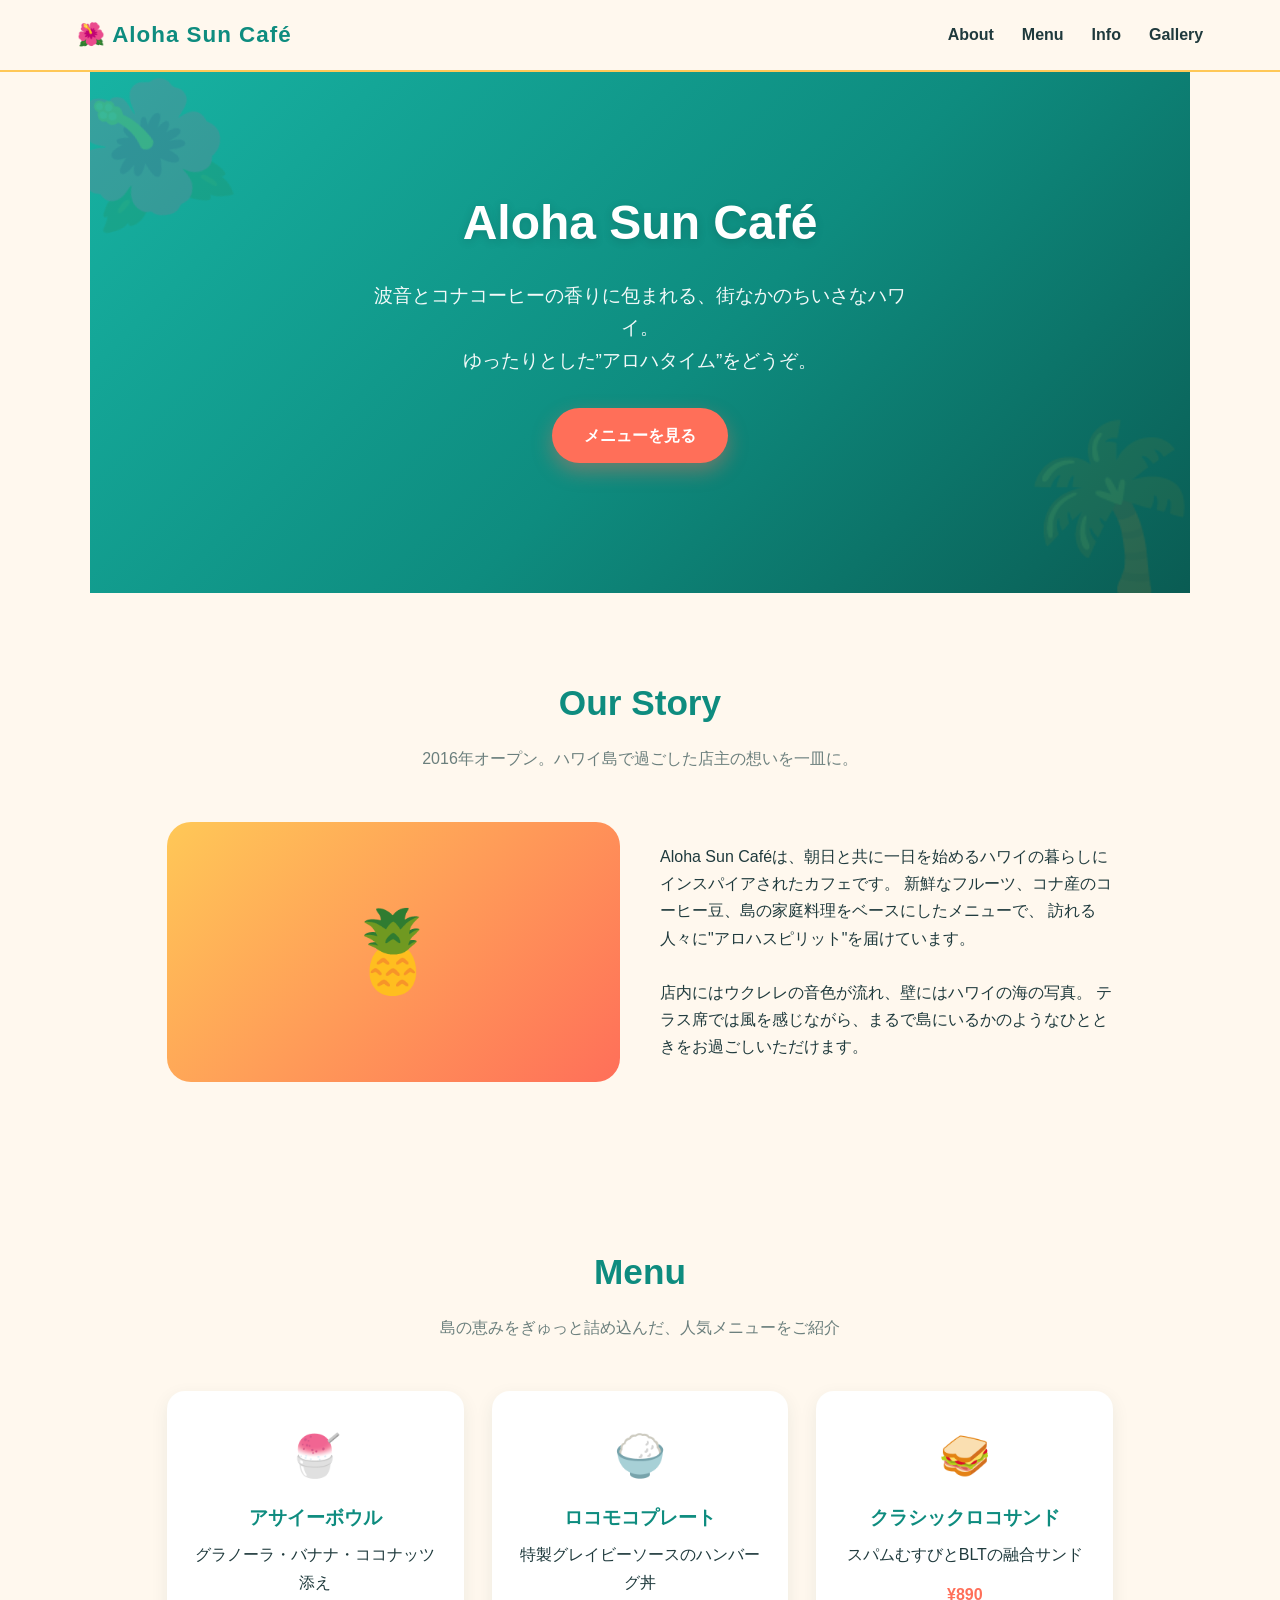
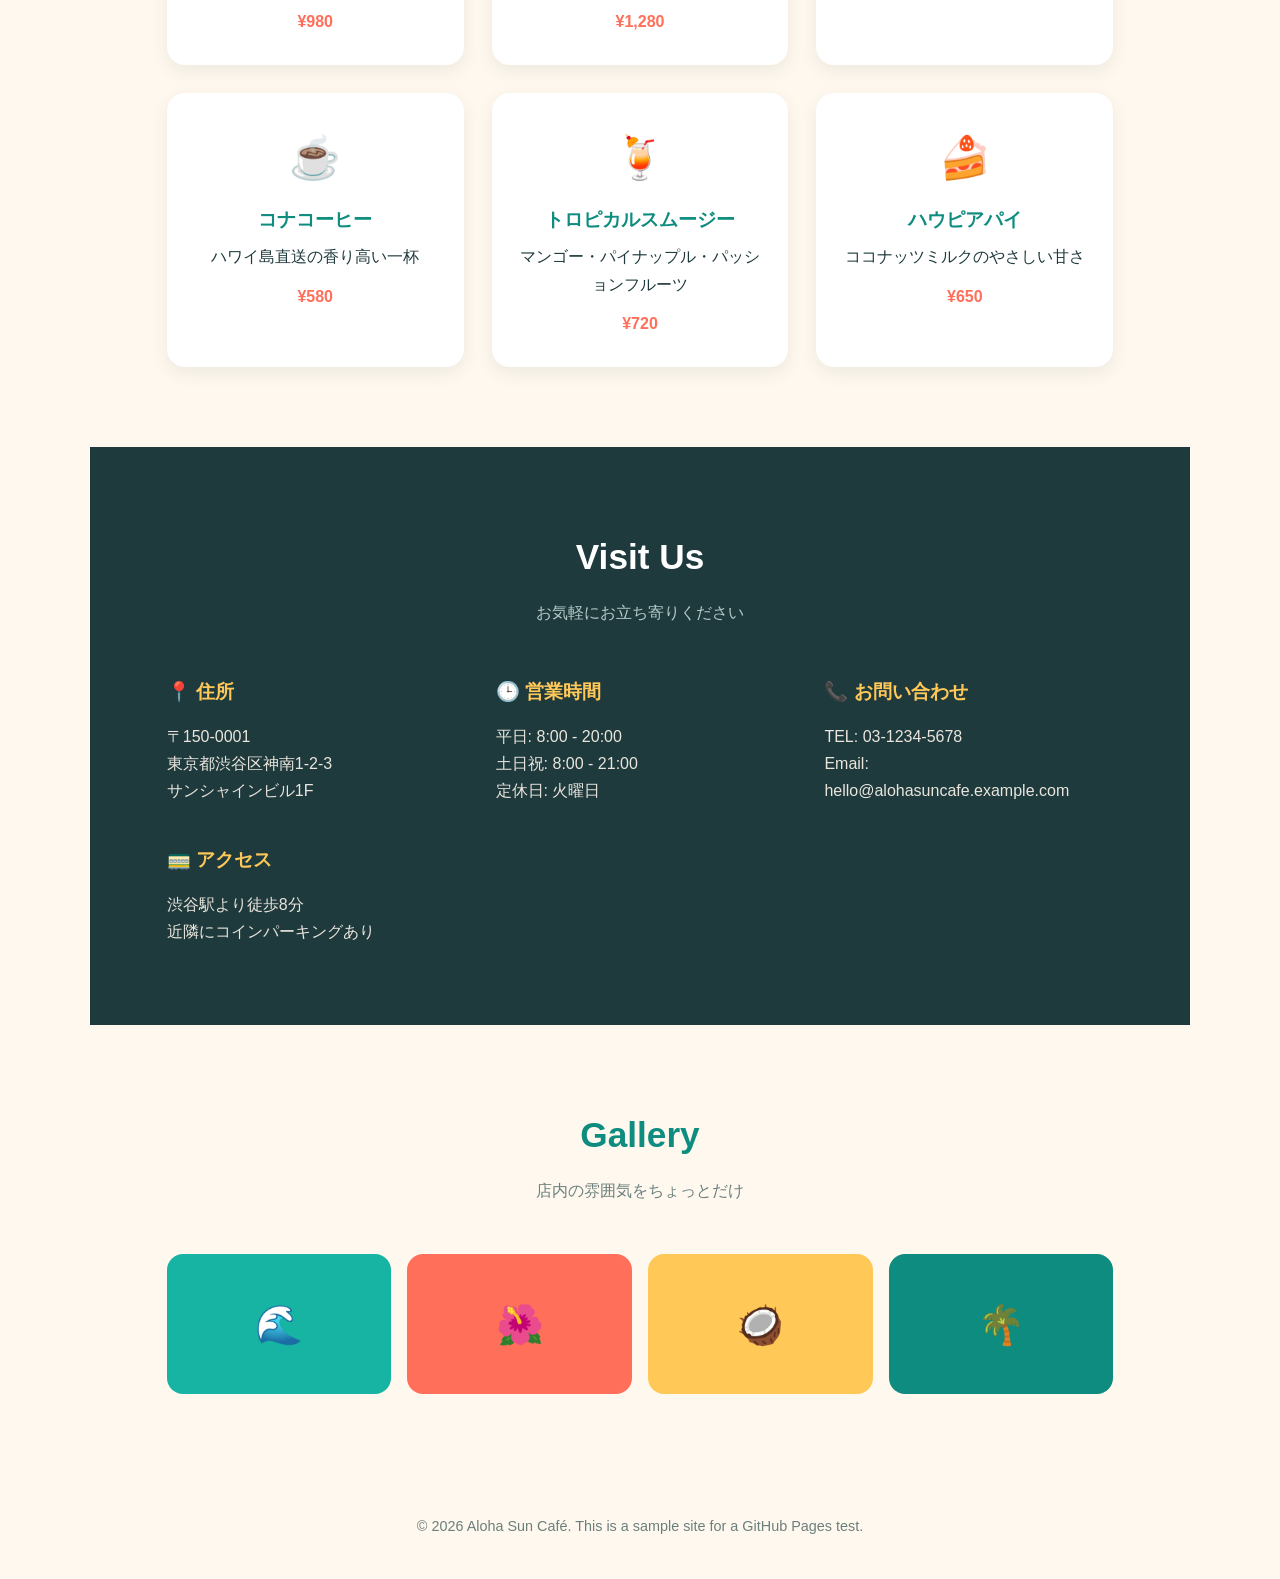
==== index.html @ a04a5e74 "Add Aloha Sun Cafe homepage" ====
<!DOCTYPE html>
<html lang="ja">
<head>
<meta charset="UTF-8">
<meta name="viewport" content="width=device-width, initial-scale=1.0">
<title>Aloha Sun Café | ハワイアンカフェ</title>
<style>
  :root {
    --turquoise: #17b3a3;
    --turquoise-dark: #0e8c7f;
    --coral: #ff6f59;
    --sun-yellow: #ffc857;
    --sand: #fff8ee;
    --deep: #1f3a3d;
  }
  * { box-sizing: border-box; margin: 0; padding: 0; }
  body {
    font-family: "Hiragino Maru Gothic ProN", "Segoe UI", sans-serif;
    background: var(--sand);
    color: var(--deep);
    line-height: 1.7;
  }
  a { color: inherit; }
  .nav {
    position: sticky;
    top: 0;
    z-index: 10;
    display: flex;
    justify-content: space-between;
    align-items: center;
    padding: 16px 6%;
    background: rgba(255,248,238,0.9);
    backdrop-filter: blur(6px);
    border-bottom: 2px solid var(--sun-yellow);
  }
  .logo {
    font-size: 1.4rem;
    font-weight: bold;
    color: var(--turquoise-dark);
    letter-spacing: 1px;
  }
  .nav ul {
    display: flex;
    gap: 28px;
    list-style: none;
  }
  .nav a {
    text-decoration: none;
    font-weight: 600;
    color: var(--deep);
  }
  .hero {
    position: relative;
    padding: 110px 6% 130px;
    text-align: center;
    color: #fff;
    background: linear-gradient(135deg, var(--turquoise) 0%, var(--turquoise-dark) 55%, #0a5c53 100%);
    overflow: hidden;
  }
  .hero::before {
    content: "🌺";
    position: absolute;
    font-size: 8rem;
    opacity: 0.15;
    top: -30px;
    left: -20px;
    transform: rotate(-15deg);
  }
  .hero::after {
    content: "🌴";
    position: absolute;
    font-size: 10rem;
    opacity: 0.15;
    bottom: -50px;
    right: -20px;
  }
  .hero h1 {
    font-size: 3rem;
    margin-bottom: 16px;
    text-shadow: 0 2px 10px rgba(0,0,0,0.15);
  }
  .hero p {
    font-size: 1.2rem;
    max-width: 560px;
    margin: 0 auto 30px;
    opacity: 0.95;
  }
  .btn {
    display: inline-block;
    background: var(--coral);
    color: #fff;
    padding: 14px 32px;
    border-radius: 999px;
    font-weight: bold;
    text-decoration: none;
    box-shadow: 0 8px 20px rgba(255,111,89,0.4);
    transition: transform 0.2s ease;
  }
  .btn:hover { transform: translateY(-3px); }
  section {
    padding: 80px 6%;
    max-width: 1100px;
    margin: 0 auto;
  }
  .section-title {
    text-align: center;
    font-size: 2.2rem;
    color: var(--turquoise-dark);
    margin-bottom: 12px;
  }
  .section-sub {
    text-align: center;
    color: #6b7f7d;
    margin-bottom: 50px;
  }
  .about-grid {
    display: grid;
    grid-template-columns: 1fr 1fr;
    gap: 40px;
    align-items: center;
  }
  .about-visual {
    height: 260px;
    border-radius: 24px;
    background: linear-gradient(135deg, var(--sun-yellow), var(--coral));
    display: flex;
    align-items: center;
    justify-content: center;
    font-size: 5rem;
  }
  .menu-grid {
    display: grid;
    grid-template-columns: repeat(auto-fit, minmax(230px, 1fr));
    gap: 28px;
  }
  .menu-card {
    background: #fff;
    border-radius: 18px;
    padding: 28px 22px;
    text-align: center;
    box-shadow: 0 6px 18px rgba(31,58,61,0.08);
    border: 2px solid transparent;
    transition: border-color 0.2s ease, transform 0.2s ease;
  }
  .menu-card:hover {
    border-color: var(--sun-yellow);
    transform: translateY(-4px);
  }
  .menu-card .emoji { font-size: 2.6rem; margin-bottom: 10px; }
  .menu-card h3 { color: var(--turquoise-dark); margin-bottom: 8px; }
  .menu-card .price {
    display: inline-block;
    margin-top: 12px;
    font-weight: bold;
    color: var(--coral);
  }
  .info-band {
    background: var(--deep);
    color: var(--sand);
  }
  .info-grid {
    display: grid;
    grid-template-columns: repeat(auto-fit, minmax(220px, 1fr));
    gap: 40px;
  }
  .info-block h3 {
    color: var(--sun-yellow);
    margin-bottom: 14px;
    font-size: 1.2rem;
  }
  .info-block p { opacity: 0.9; }
  .gallery {
    display: grid;
    grid-template-columns: repeat(4, 1fr);
    gap: 16px;
  }
  .gallery div {
    height: 140px;
    border-radius: 16px;
    display: flex;
    align-items: center;
    justify-content: center;
    font-size: 2.4rem;
    color: #fff;
  }
  .gallery div:nth-child(1) { background: var(--turquoise); }
  .gallery div:nth-child(2) { background: var(--coral); }
  .gallery div:nth-child(3) { background: var(--sun-yellow); color: var(--deep); }
  .gallery div:nth-child(4) { background: var(--turquoise-dark); }
  footer {
    text-align: center;
    padding: 40px 6%;
    background: var(--sand);
    color: #6b7f7d;
    font-size: 0.9rem;
  }
  @media (max-width: 700px) {
    .nav ul { display: none; }
    .hero h1 { font-size: 2.1rem; }
    .about-grid { grid-template-columns: 1fr; }
    .gallery { grid-template-columns: repeat(2, 1fr); }
  }
</style>
</head>
<body>

<nav class="nav">
  <div class="logo">🌺 Aloha Sun Café</div>
  <ul>
    <li><a href="#about">About</a></li>
    <li><a href="#menu">Menu</a></li>
    <li><a href="#info">Info</a></li>
    <li><a href="#gallery">Gallery</a></li>
  </ul>
</nav>

<section class="hero">
  <h1>Aloha Sun Café</h1>
  <p>波音とコナコーヒーの香りに包まれる、街なかのちいさなハワイ。<br>ゆったりとした”アロハタイム”をどうぞ。</p>
  <a href="#menu" class="btn">メニューを見る</a>
</section>

<section id="about">
  <h2 class="section-title">Our Story</h2>
  <p class="section-sub">2016年オープン。ハワイ島で過ごした店主の想いを一皿に。</p>
  <div class="about-grid">
    <div class="about-visual">🍍</div>
    <div>
      <p>
        Aloha Sun Caféは、朝日と共に一日を始めるハワイの暮らしにインスパイアされたカフェです。
        新鮮なフルーツ、コナ産のコーヒー豆、島の家庭料理をベースにしたメニューで、
        訪れる人々に"アロハスピリット"を届けています。
      </p>
      <br>
      <p>
        店内にはウクレレの音色が流れ、壁にはハワイの海の写真。
        テラス席では風を感じながら、まるで島にいるかのようなひとときをお過ごしいただけます。
      </p>
    </div>
  </div>
</section>

<section id="menu">
  <h2 class="section-title">Menu</h2>
  <p class="section-sub">島の恵みをぎゅっと詰め込んだ、人気メニューをご紹介</p>
  <div class="menu-grid">
    <div class="menu-card">
      <div class="emoji">🍧</div>
      <h3>アサイーボウル</h3>
      <p>グラノーラ・バナナ・ココナッツ添え</p>
      <div class="price">¥980</div>
    </div>
    <div class="menu-card">
      <div class="emoji">🍚</div>
      <h3>ロコモコプレート</h3>
      <p>特製グレイビーソースのハンバーグ丼</p>
      <div class="price">¥1,280</div>
    </div>
    <div class="menu-card">
      <div class="emoji">🥪</div>
      <h3>クラシックロコサンド</h3>
      <p>スパムむすびとBLTの融合サンド</p>
      <div class="price">¥890</div>
    </div>
    <div class="menu-card">
      <div class="emoji">☕</div>
      <h3>コナコーヒー</h3>
      <p>ハワイ島直送の香り高い一杯</p>
      <div class="price">¥580</div>
    </div>
    <div class="menu-card">
      <div class="emoji">🍹</div>
      <h3>トロピカルスムージー</h3>
      <p>マンゴー・パイナップル・パッションフルーツ</p>
      <div class="price">¥720</div>
    </div>
    <div class="menu-card">
      <div class="emoji">🍰</div>
      <h3>ハウピアパイ</h3>
      <p>ココナッツミルクのやさしい甘さ</p>
      <div class="price">¥650</div>
    </div>
  </div>
</section>

<section id="info" class="info-band">
  <h2 class="section-title" style="color:#fff;">Visit Us</h2>
  <p class="section-sub" style="color:#b7cac8;">お気軽にお立ち寄りください</p>
  <div class="info-grid">
    <div class="info-block">
      <h3>📍 住所</h3>
      <p>〒150-0001<br>東京都渋谷区神南1-2-3<br>サンシャインビル1F</p>
    </div>
    <div class="info-block">
      <h3>🕒 営業時間</h3>
      <p>平日: 8:00 - 20:00<br>土日祝: 8:00 - 21:00<br>定休日: 火曜日</p>
    </div>
    <div class="info-block">
      <h3>📞 お問い合わせ</h3>
      <p>TEL: 03-1234-5678<br>Email: hello@alohasuncafe.example.com</p>
    </div>
    <div class="info-block">
      <h3>🚃 アクセス</h3>
      <p>渋谷駅より徒歩8分<br>近隣にコインパーキングあり</p>
    </div>
  </div>
</section>

<section id="gallery">
  <h2 class="section-title">Gallery</h2>
  <p class="section-sub">店内の雰囲気をちょっとだけ</p>
  <div class="gallery">
    <div>🌊</div>
    <div>🌺</div>
    <div>🥥</div>
    <div>🌴</div>
  </div>
</section>

<footer>
  <p>&copy; 2026 Aloha Sun Café. This is a sample site for a GitHub Pages test.</p>
</footer>

</body>
</html>
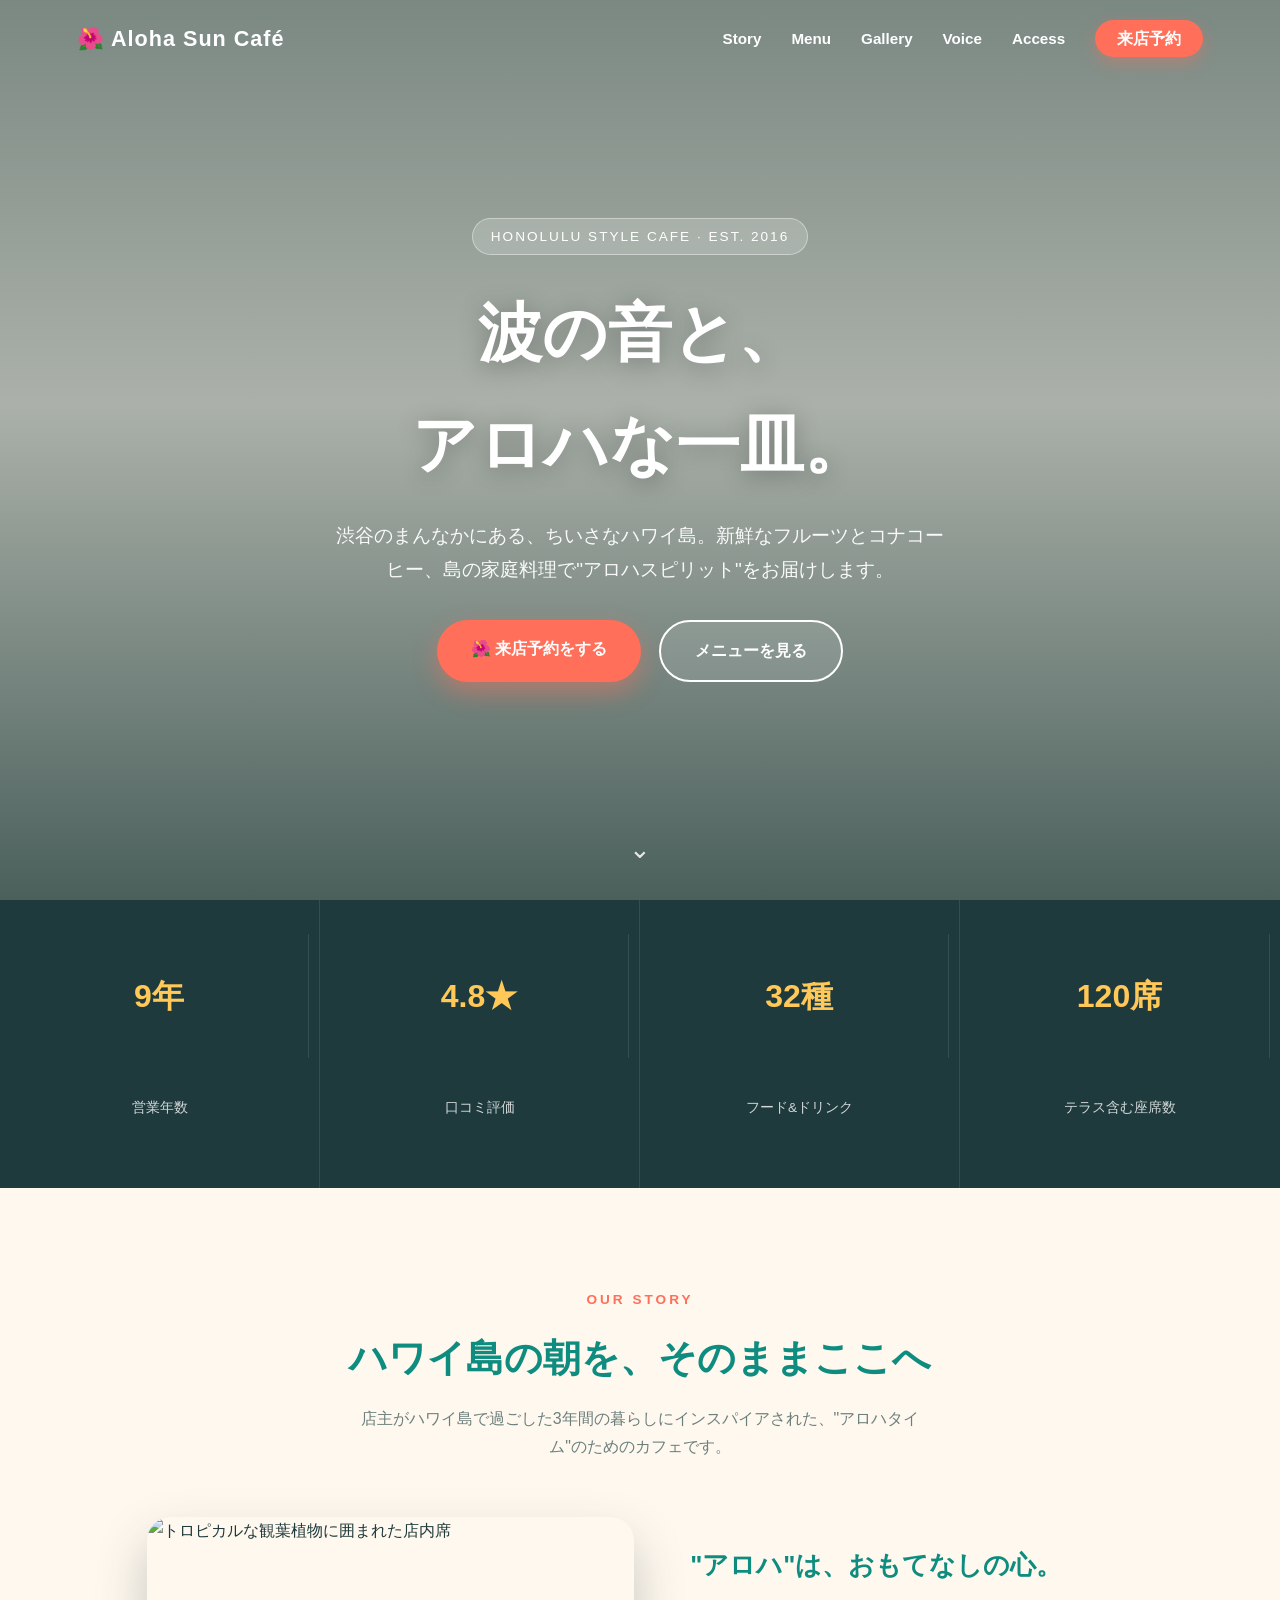
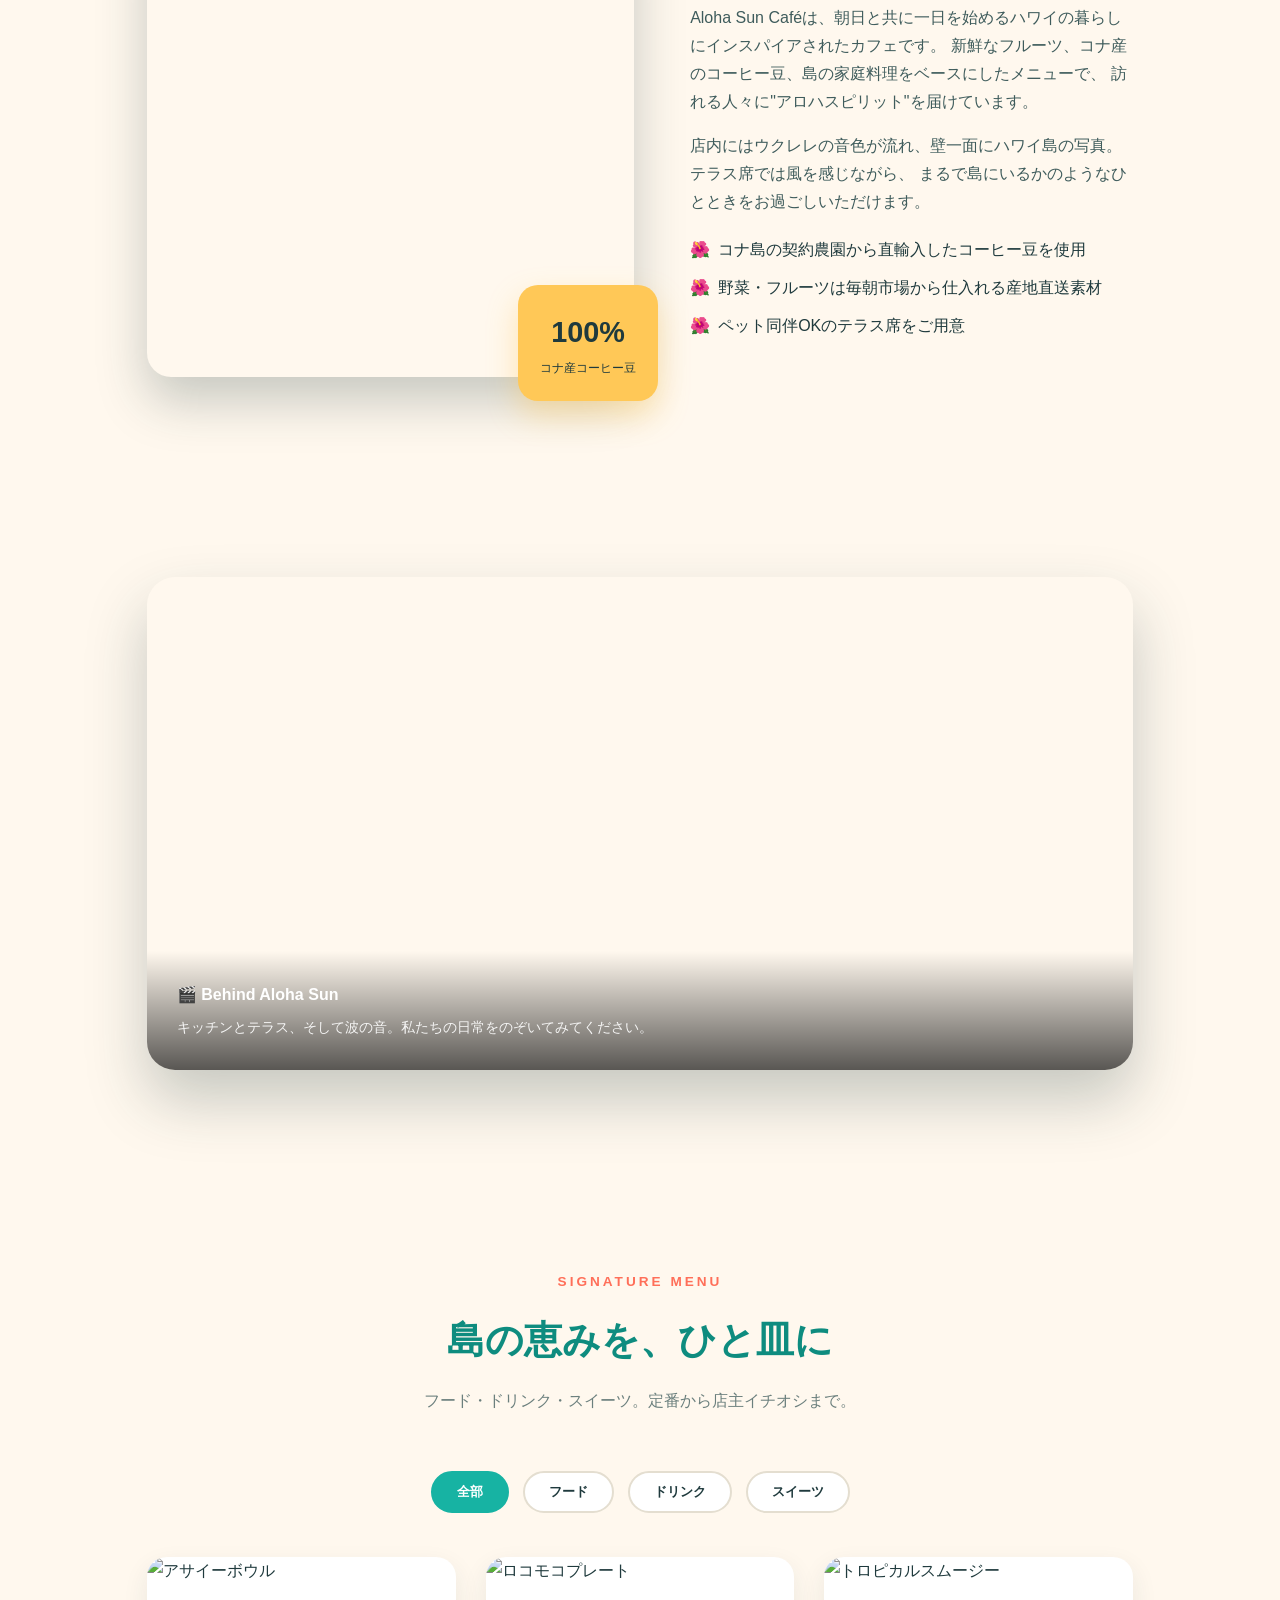
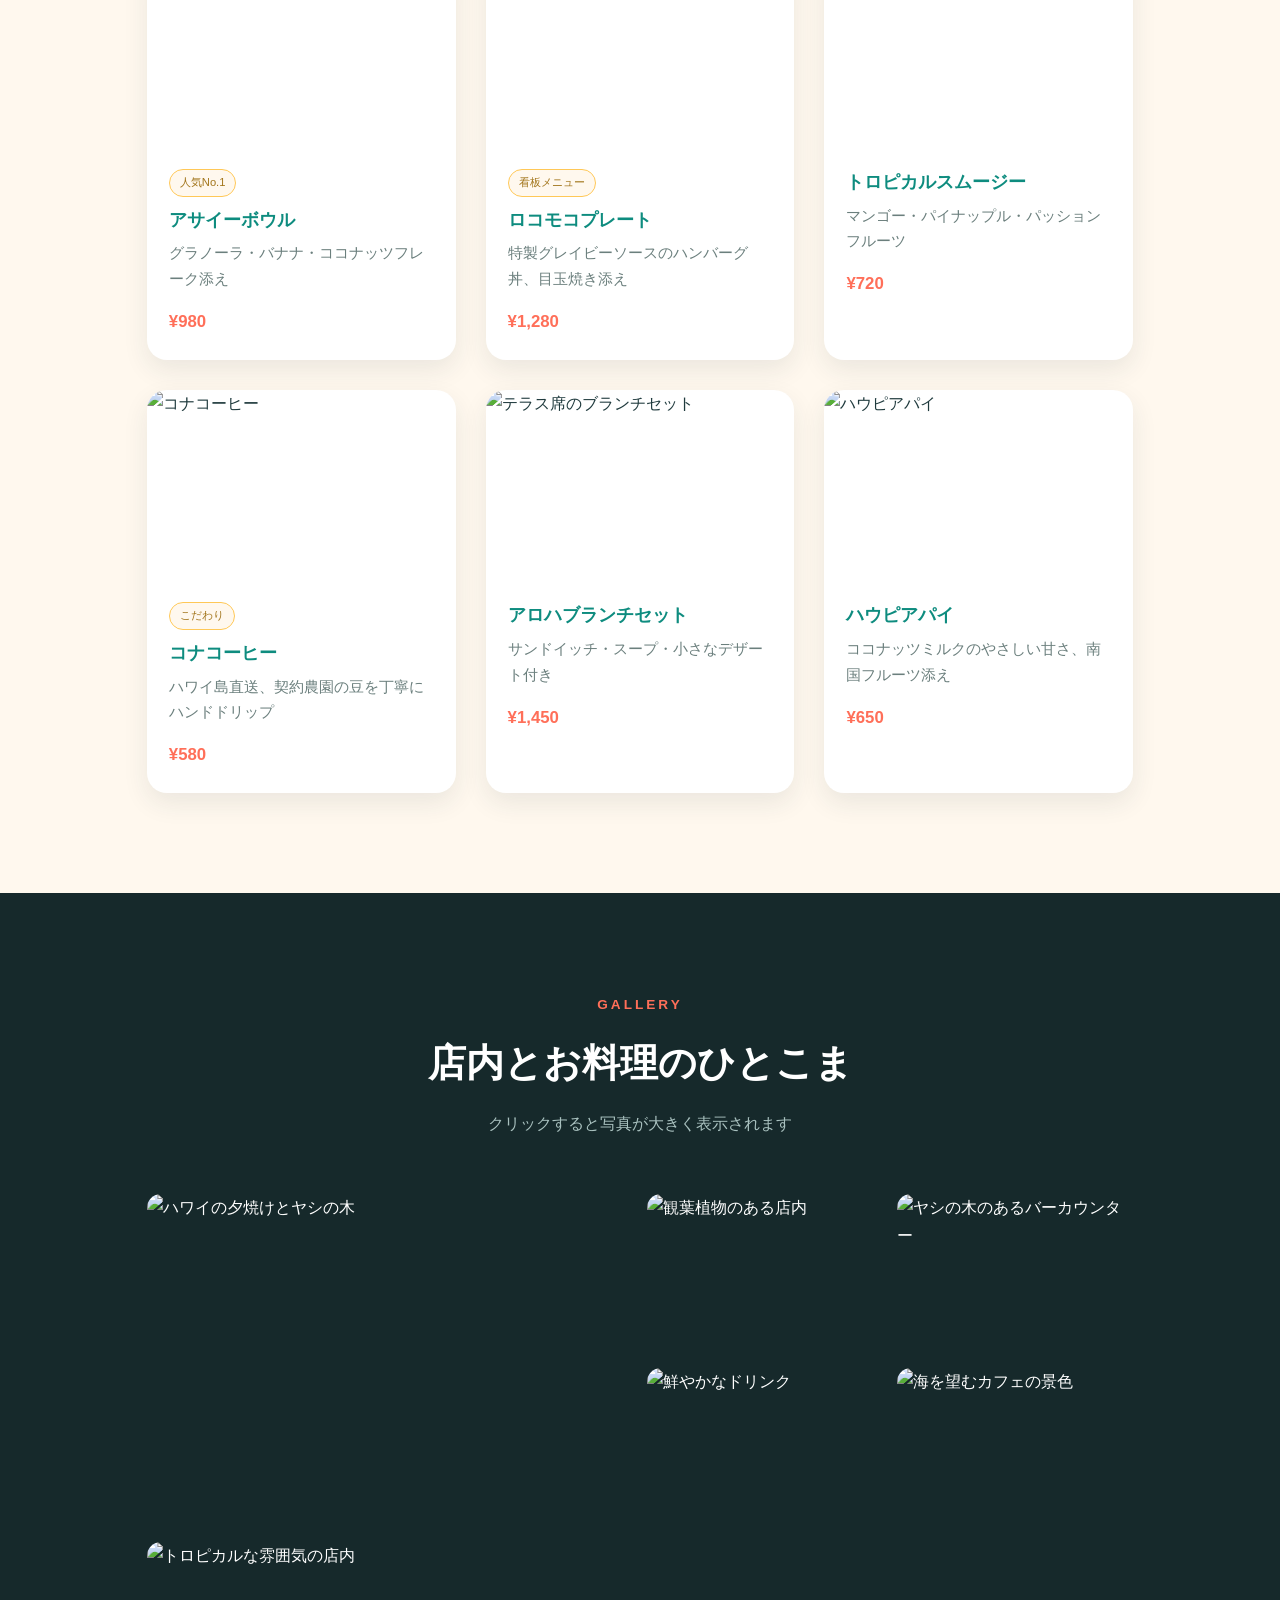
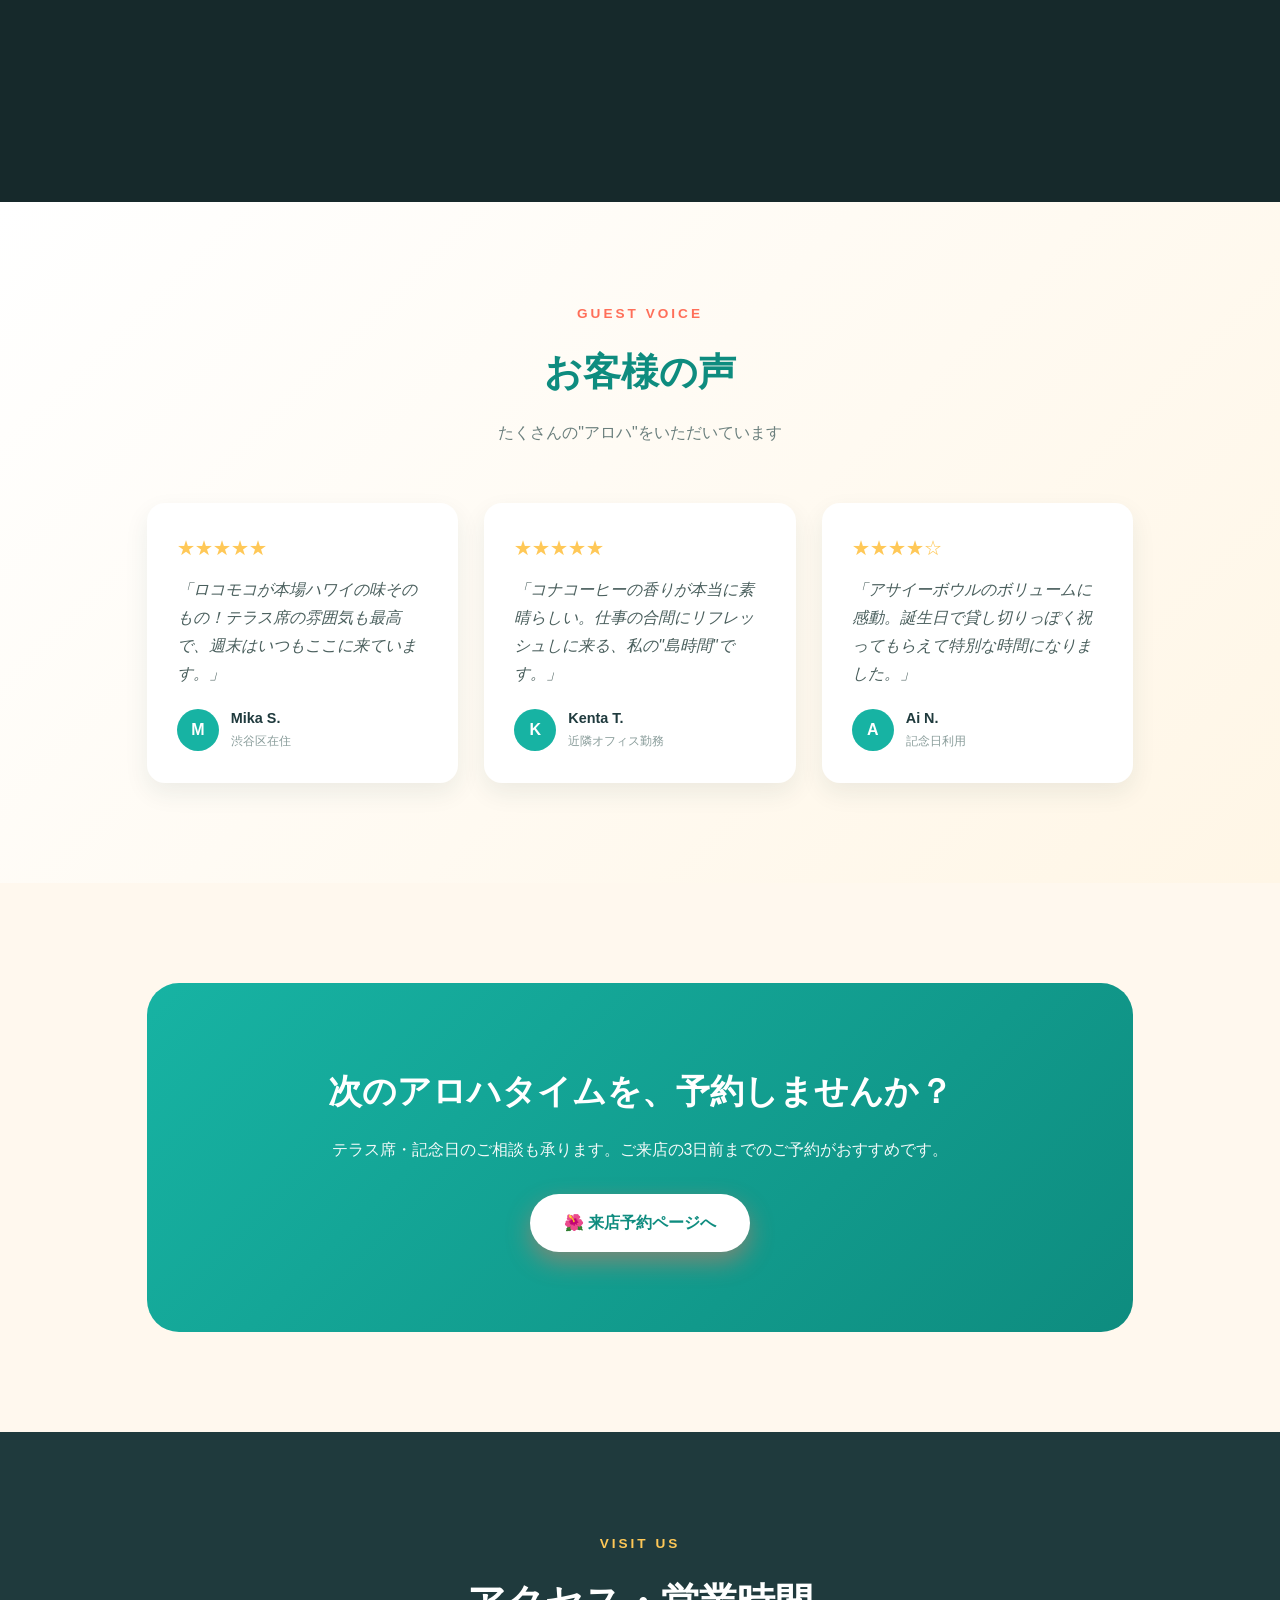
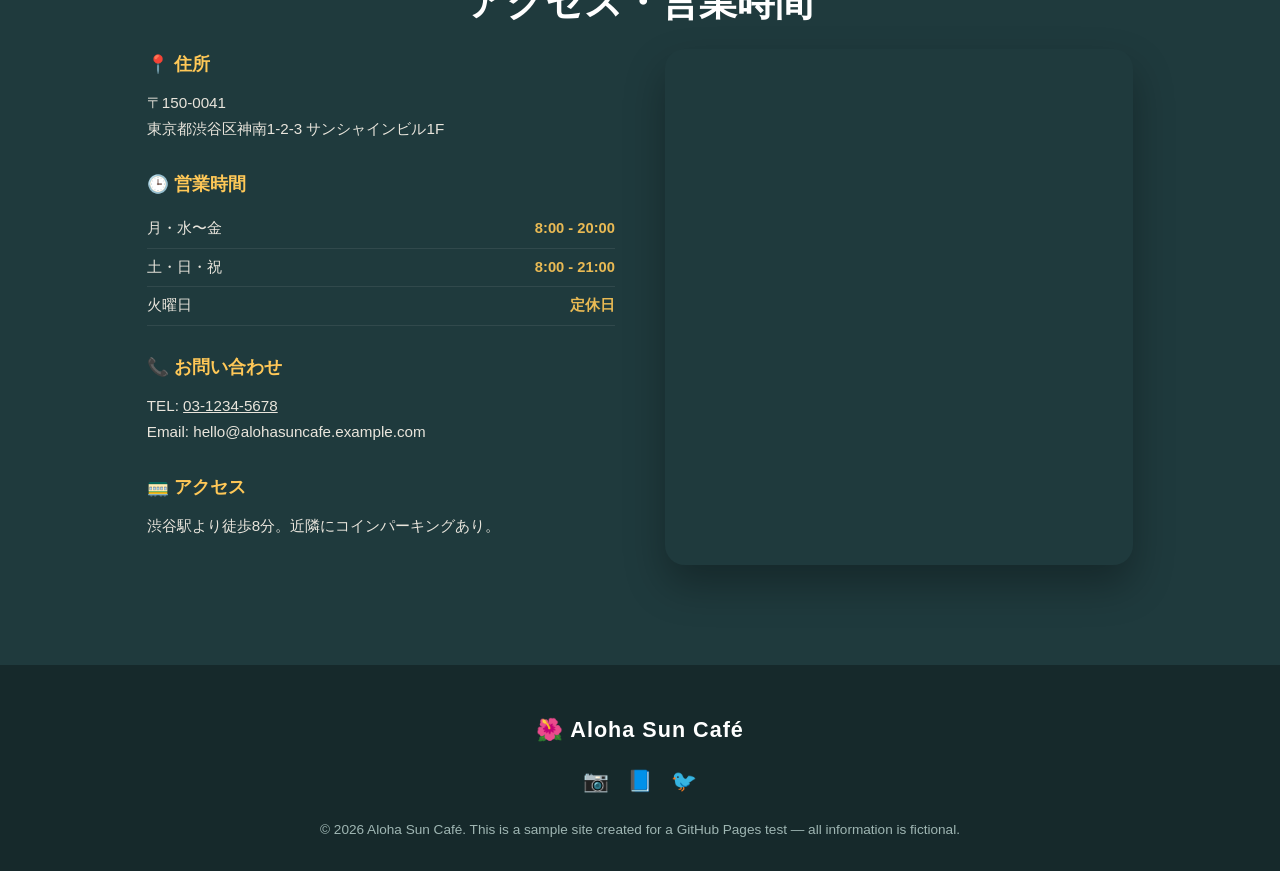
==== commit cf1bad6e: "Richer site: video hero, real photos, menu tabs, gallery lightbox, reservation page" ====
--- a/index.html
+++ b/index.html
@@ -3,323 +3,287 @@
 <head>
 <meta charset="UTF-8">
 <meta name="viewport" content="width=device-width, initial-scale=1.0">
-<title>Aloha Sun Café | ハワイアンカフェ</title>
-<style>
-  :root {
-    --turquoise: #17b3a3;
-    --turquoise-dark: #0e8c7f;
-    --coral: #ff6f59;
-    --sun-yellow: #ffc857;
-    --sand: #fff8ee;
-    --deep: #1f3a3d;
-  }
-  * { box-sizing: border-box; margin: 0; padding: 0; }
-  body {
-    font-family: "Hiragino Maru Gothic ProN", "Segoe UI", sans-serif;
-    background: var(--sand);
-    color: var(--deep);
-    line-height: 1.7;
-  }
-  a { color: inherit; }
-  .nav {
-    position: sticky;
-    top: 0;
-    z-index: 10;
-    display: flex;
-    justify-content: space-between;
-    align-items: center;
-    padding: 16px 6%;
-    background: rgba(255,248,238,0.9);
-    backdrop-filter: blur(6px);
-    border-bottom: 2px solid var(--sun-yellow);
-  }
-  .logo {
-    font-size: 1.4rem;
-    font-weight: bold;
-    color: var(--turquoise-dark);
-    letter-spacing: 1px;
-  }
-  .nav ul {
-    display: flex;
-    gap: 28px;
-    list-style: none;
-  }
-  .nav a {
-    text-decoration: none;
-    font-weight: 600;
-    color: var(--deep);
-  }
-  .hero {
-    position: relative;
-    padding: 110px 6% 130px;
-    text-align: center;
-    color: #fff;
-    background: linear-gradient(135deg, var(--turquoise) 0%, var(--turquoise-dark) 55%, #0a5c53 100%);
-    overflow: hidden;
-  }
-  .hero::before {
-    content: "🌺";
-    position: absolute;
-    font-size: 8rem;
-    opacity: 0.15;
-    top: -30px;
-    left: -20px;
-    transform: rotate(-15deg);
-  }
-  .hero::after {
-    content: "🌴";
-    position: absolute;
-    font-size: 10rem;
-    opacity: 0.15;
-    bottom: -50px;
-    right: -20px;
-  }
-  .hero h1 {
-    font-size: 3rem;
-    margin-bottom: 16px;
-    text-shadow: 0 2px 10px rgba(0,0,0,0.15);
-  }
-  .hero p {
-    font-size: 1.2rem;
-    max-width: 560px;
-    margin: 0 auto 30px;
-    opacity: 0.95;
-  }
-  .btn {
-    display: inline-block;
-    background: var(--coral);
-    color: #fff;
-    padding: 14px 32px;
-    border-radius: 999px;
-    font-weight: bold;
-    text-decoration: none;
-    box-shadow: 0 8px 20px rgba(255,111,89,0.4);
-    transition: transform 0.2s ease;
-  }
-  .btn:hover { transform: translateY(-3px); }
-  section {
-    padding: 80px 6%;
-    max-width: 1100px;
-    margin: 0 auto;
-  }
-  .section-title {
-    text-align: center;
-    font-size: 2.2rem;
-    color: var(--turquoise-dark);
-    margin-bottom: 12px;
-  }
-  .section-sub {
-    text-align: center;
-    color: #6b7f7d;
-    margin-bottom: 50px;
-  }
-  .about-grid {
-    display: grid;
-    grid-template-columns: 1fr 1fr;
-    gap: 40px;
-    align-items: center;
-  }
-  .about-visual {
-    height: 260px;
-    border-radius: 24px;
-    background: linear-gradient(135deg, var(--sun-yellow), var(--coral));
-    display: flex;
-    align-items: center;
-    justify-content: center;
-    font-size: 5rem;
-  }
-  .menu-grid {
-    display: grid;
-    grid-template-columns: repeat(auto-fit, minmax(230px, 1fr));
-    gap: 28px;
-  }
-  .menu-card {
-    background: #fff;
-    border-radius: 18px;
-    padding: 28px 22px;
-    text-align: center;
-    box-shadow: 0 6px 18px rgba(31,58,61,0.08);
-    border: 2px solid transparent;
-    transition: border-color 0.2s ease, transform 0.2s ease;
-  }
-  .menu-card:hover {
-    border-color: var(--sun-yellow);
-    transform: translateY(-4px);
-  }
-  .menu-card .emoji { font-size: 2.6rem; margin-bottom: 10px; }
-  .menu-card h3 { color: var(--turquoise-dark); margin-bottom: 8px; }
-  .menu-card .price {
-    display: inline-block;
-    margin-top: 12px;
-    font-weight: bold;
-    color: var(--coral);
-  }
-  .info-band {
-    background: var(--deep);
-    color: var(--sand);
-  }
-  .info-grid {
-    display: grid;
-    grid-template-columns: repeat(auto-fit, minmax(220px, 1fr));
-    gap: 40px;
-  }
-  .info-block h3 {
-    color: var(--sun-yellow);
-    margin-bottom: 14px;
-    font-size: 1.2rem;
-  }
-  .info-block p { opacity: 0.9; }
-  .gallery {
-    display: grid;
-    grid-template-columns: repeat(4, 1fr);
-    gap: 16px;
-  }
-  .gallery div {
-    height: 140px;
-    border-radius: 16px;
-    display: flex;
-    align-items: center;
-    justify-content: center;
-    font-size: 2.4rem;
-    color: #fff;
-  }
-  .gallery div:nth-child(1) { background: var(--turquoise); }
-  .gallery div:nth-child(2) { background: var(--coral); }
-  .gallery div:nth-child(3) { background: var(--sun-yellow); color: var(--deep); }
-  .gallery div:nth-child(4) { background: var(--turquoise-dark); }
-  footer {
-    text-align: center;
-    padding: 40px 6%;
-    background: var(--sand);
-    color: #6b7f7d;
-    font-size: 0.9rem;
-  }
-  @media (max-width: 700px) {
-    .nav ul { display: none; }
-    .hero h1 { font-size: 2.1rem; }
-    .about-grid { grid-template-columns: 1fr; }
-    .gallery { grid-template-columns: repeat(2, 1fr); }
-  }
-</style>
+<title>Aloha Sun Café | ホノルル生まれのハワイアンカフェ</title>
+<meta name="description" content="波音とコナコーヒーの香りに包まれる、街なかのちいさなハワイ。Aloha Sun Caféへようこそ。">
+<link rel="stylesheet" href="style.css">
 </head>
 <body>
 
 <nav class="nav">
   <div class="logo">🌺 Aloha Sun Café</div>
-  <ul>
-    <li><a href="#about">About</a></li>
-    <li><a href="#menu">Menu</a></li>
-    <li><a href="#info">Info</a></li>
-    <li><a href="#gallery">Gallery</a></li>
+  <ul class="links">
+    <li><a class="link" href="#about">Story</a></li>
+    <li><a class="link" href="#menu">Menu</a></li>
+    <li><a class="link" href="#gallery">Gallery</a></li>
+    <li><a class="link" href="#voice">Voice</a></li>
+    <li><a class="link" href="#info">Access</a></li>
+    <li><a class="nav-cta" href="reservation.html">来店予約</a></li>
   </ul>
 </nav>
 
-<section class="hero">
-  <h1>Aloha Sun Café</h1>
-  <p>波音とコナコーヒーの香りに包まれる、街なかのちいさなハワイ。<br>ゆったりとした”アロハタイム”をどうぞ。</p>
-  <a href="#menu" class="btn">メニューを見る</a>
-</section>
-
+<!-- HERO -->
+<header class="hero">
+  <video autoplay muted loop playsinline poster="https://images.pexels.com/photos/34614903/pexels-photo-34614903/free-photo-of-hawaiian-sunset-with-palm-trees-by-the-ocean.jpeg?auto=compress&cs=tinysrgb&w=1600">
+    <source src="https://videos.pexels.com/video-files/3909803/3909803-hd_1280_720_30fps.mp4" type="video/mp4">
+  </video>
+  <div class="hero-overlay"></div>
+  <div class="hero-content">
+    <span class="hero-eyebrow">HONOLULU STYLE CAFE · EST. 2016</span>
+    <h1>波の音と、<br>アロハな一皿。</h1>
+    <p>渋谷のまんなかにある、ちいさなハワイ島。新鮮なフルーツとコナコーヒー、島の家庭料理で"アロハスピリット"をお届けします。</p>
+    <div class="btn-row">
+      <a href="reservation.html" class="btn btn-primary">🌺 来店予約をする</a>
+      <a href="#menu" class="btn btn-outline">メニューを見る</a>
+    </div>
+  </div>
+  <div class="scroll-cue">⌄</div>
+</header>
+
+<!-- STATS -->
+<div class="stats">
+  <div><div class="num">9年</div><div class="label">営業年数</div></div>
+  <div><div class="num">4.8★</div><div class="label">口コミ評価</div></div>
+  <div><div class="num">32種</div><div class="label">フード&ドリンク</div></div>
+  <div><div class="num">120席</div><div class="label">テラス含む座席数</div></div>
+</div>
+
+<!-- ABOUT -->
 <section id="about">
-  <h2 class="section-title">Our Story</h2>
-  <p class="section-sub">2016年オープン。ハワイ島で過ごした店主の想いを一皿に。</p>
-  <div class="about-grid">
-    <div class="about-visual">🍍</div>
-    <div>
-      <p>
-        Aloha Sun Caféは、朝日と共に一日を始めるハワイの暮らしにインスパイアされたカフェです。
-        新鮮なフルーツ、コナ産のコーヒー豆、島の家庭料理をベースにしたメニューで、
-        訪れる人々に"アロハスピリット"を届けています。
-      </p>
-      <br>
-      <p>
-        店内にはウクレレの音色が流れ、壁にはハワイの海の写真。
-        テラス席では風を感じながら、まるで島にいるかのようなひとときをお過ごしいただけます。
-      </p>
-    </div>
-  </div>
-</section>
-
+  <div class="container">
+    <div class="section-tag reveal">Our Story</div>
+    <h2 class="section-title reveal">ハワイ島の朝を、そのままここへ</h2>
+    <p class="section-sub reveal">店主がハワイ島で過ごした3年間の暮らしにインスパイアされた、"アロハタイム"のためのカフェです。</p>
+
+    <div class="about-grid">
+      <div class="about-media reveal">
+        <img src="https://images.pexels.com/photos/35669379/pexels-photo-35669379/free-photo-of-lush-indoor-garden-cafe-with-tropical-foliage.jpeg?auto=compress&cs=tinysrgb&w=1200" alt="トロピカルな観葉植物に囲まれた店内席" loading="lazy">
+        <div class="about-badge">
+          <div class="n">100%</div>
+          <div class="t">コナ産コーヒー豆</div>
+        </div>
+      </div>
+      <div class="about-text reveal">
+        <h3>"アロハ"は、おもてなしの心。</h3>
+        <p>
+          Aloha Sun Caféは、朝日と共に一日を始めるハワイの暮らしにインスパイアされたカフェです。
+          新鮮なフルーツ、コナ産のコーヒー豆、島の家庭料理をベースにしたメニューで、
+          訪れる人々に"アロハスピリット"を届けています。
+        </p>
+        <p>
+          店内にはウクレレの音色が流れ、壁一面にハワイ島の写真。テラス席では風を感じながら、
+          まるで島にいるかのようなひとときをお過ごしいただけます。
+        </p>
+        <ul class="about-list">
+          <li>コナ島の契約農園から直輸入したコーヒー豆を使用</li>
+          <li>野菜・フルーツは毎朝市場から仕入れる産地直送素材</li>
+          <li>ペット同伴OKのテラス席をご用意</li>
+        </ul>
+      </div>
+    </div>
+  </div>
+</section>
+
+<!-- VIDEO STORY -->
+<section>
+  <div class="container">
+    <div class="video-story reveal">
+      <video src="https://videos.pexels.com/video-files/3909803/3909803-sd_960_540_30fps.mp4" autoplay muted loop playsinline></video>
+      <div class="caption">
+        <strong>🎬 Behind Aloha Sun</strong>
+        <p style="margin:6px 0 0;opacity:.9;font-size:.9rem;">キッチンとテラス、そして波の音。私たちの日常をのぞいてみてください。</p>
+      </div>
+    </div>
+  </div>
+</section>
+
+<!-- MENU -->
 <section id="menu">
-  <h2 class="section-title">Menu</h2>
-  <p class="section-sub">島の恵みをぎゅっと詰め込んだ、人気メニューをご紹介</p>
-  <div class="menu-grid">
-    <div class="menu-card">
-      <div class="emoji">🍧</div>
-      <h3>アサイーボウル</h3>
-      <p>グラノーラ・バナナ・ココナッツ添え</p>
-      <div class="price">¥980</div>
-    </div>
-    <div class="menu-card">
-      <div class="emoji">🍚</div>
-      <h3>ロコモコプレート</h3>
-      <p>特製グレイビーソースのハンバーグ丼</p>
-      <div class="price">¥1,280</div>
-    </div>
-    <div class="menu-card">
-      <div class="emoji">🥪</div>
-      <h3>クラシックロコサンド</h3>
-      <p>スパムむすびとBLTの融合サンド</p>
-      <div class="price">¥890</div>
-    </div>
-    <div class="menu-card">
-      <div class="emoji">☕</div>
-      <h3>コナコーヒー</h3>
-      <p>ハワイ島直送の香り高い一杯</p>
-      <div class="price">¥580</div>
-    </div>
-    <div class="menu-card">
-      <div class="emoji">🍹</div>
-      <h3>トロピカルスムージー</h3>
-      <p>マンゴー・パイナップル・パッションフルーツ</p>
-      <div class="price">¥720</div>
-    </div>
-    <div class="menu-card">
-      <div class="emoji">🍰</div>
-      <h3>ハウピアパイ</h3>
-      <p>ココナッツミルクのやさしい甘さ</p>
-      <div class="price">¥650</div>
-    </div>
-  </div>
-</section>
-
+  <div class="container">
+    <div class="section-tag reveal">Signature Menu</div>
+    <h2 class="section-title reveal">島の恵みを、ひと皿に</h2>
+    <p class="section-sub reveal">フード・ドリンク・スイーツ。定番から店主イチオシまで。</p>
+
+    <div class="menu-tabs reveal">
+      <button class="active" data-cat="all">全部</button>
+      <button data-cat="food">フード</button>
+      <button data-cat="drink">ドリンク</button>
+      <button data-cat="sweets">スイーツ</button>
+    </div>
+
+    <div class="menu-grid">
+      <div class="menu-card reveal" data-cat="sweets">
+        <div class="photo"><img src="https://images.pexels.com/photos/3035261/pexels-photo-3035261.jpeg?auto=compress&cs=tinysrgb&w=800" alt="アサイーボウル" loading="lazy"></div>
+        <div class="body">
+          <span class="tag">人気No.1</span>
+          <h3>アサイーボウル</h3>
+          <p>グラノーラ・バナナ・ココナッツフレーク添え</p>
+          <div class="price">¥980</div>
+        </div>
+      </div>
+
+      <div class="menu-card reveal" data-cat="food">
+        <div class="photo"><img src="https://images.pexels.com/photos/14071120/pexels-photo-14071120.jpeg?auto=compress&cs=tinysrgb&w=800" alt="ロコモコプレート" loading="lazy"></div>
+        <div class="body">
+          <span class="tag">看板メニュー</span>
+          <h3>ロコモコプレート</h3>
+          <p>特製グレイビーソースのハンバーグ丼、目玉焼き添え</p>
+          <div class="price">¥1,280</div>
+        </div>
+      </div>
+
+      <div class="menu-card reveal" data-cat="drink">
+        <div class="photo"><img src="https://images.pexels.com/photos/34992891/pexels-photo-34992891/free-photo-of-colorful-fruit-smoothies-in-modern-cafe-setting.jpeg?auto=compress&cs=tinysrgb&w=800" alt="トロピカルスムージー" loading="lazy"></div>
+        <div class="body">
+          <h3>トロピカルスムージー</h3>
+          <p>マンゴー・パイナップル・パッションフルーツ</p>
+          <div class="price">¥720</div>
+        </div>
+      </div>
+
+      <div class="menu-card reveal" data-cat="drink">
+        <div class="photo"><img src="https://images.pexels.com/photos/25344488/pexels-photo-25344488/free-photo-of-coffee-beans-on-cotton-bag.jpeg?auto=compress&cs=tinysrgb&w=800" alt="コナコーヒー" loading="lazy"></div>
+        <div class="body">
+          <span class="tag">こだわり</span>
+          <h3>コナコーヒー</h3>
+          <p>ハワイ島直送、契約農園の豆を丁寧にハンドドリップ</p>
+          <div class="price">¥580</div>
+        </div>
+      </div>
+
+      <div class="menu-card reveal" data-cat="food">
+        <div class="photo"><img src="https://images.pexels.com/photos/34431839/pexels-photo-34431839/free-photo-of-outdoor-cafe-overlooking-gucci-storefront.jpeg?auto=compress&cs=tinysrgb&w=800" alt="テラス席のブランチセット" loading="lazy"></div>
+        <div class="body">
+          <h3>アロハブランチセット</h3>
+          <p>サンドイッチ・スープ・小さなデザート付き</p>
+          <div class="price">¥1,450</div>
+        </div>
+      </div>
+
+      <div class="menu-card reveal" data-cat="sweets">
+        <div class="photo"><img src="https://images.pexels.com/photos/32892527/pexels-photo-32892527/free-photo-of-refreshing-coconut-dessert-with-kiwi-garnish.jpeg?auto=compress&cs=tinysrgb&w=800" alt="ハウピアパイ" loading="lazy"></div>
+        <div class="body">
+          <h3>ハウピアパイ</h3>
+          <p>ココナッツミルクのやさしい甘さ、南国フルーツ添え</p>
+          <div class="price">¥650</div>
+        </div>
+      </div>
+    </div>
+  </div>
+</section>
+
+<!-- GALLERY -->
+<section id="gallery" class="gallery-band">
+  <div class="container">
+    <div class="section-tag reveal">Gallery</div>
+    <h2 class="section-title reveal">店内とお料理のひとこま</h2>
+    <p class="section-sub reveal">クリックすると写真が大きく表示されます</p>
+    <div class="gallery-grid reveal">
+      <figure><img src="https://images.pexels.com/photos/34614903/pexels-photo-34614903/free-photo-of-hawaiian-sunset-with-palm-trees-by-the-ocean.jpeg?auto=compress&cs=tinysrgb&w=1000" alt="ハワイの夕焼けとヤシの木" loading="lazy"></figure>
+      <figure><img src="https://images.pexels.com/photos/36891330/pexels-photo-36891330/free-photo-of-cozy-indoor-cafe-with-tropical-plants-in-turkiye.jpeg?auto=compress&cs=tinysrgb&w=1000" alt="観葉植物のある店内" loading="lazy"></figure>
+      <figure><img src="https://images.pexels.com/photos/18018360/pexels-photo-18018360/free-photo-of-bar-with-potted-palm-trees-inside.jpeg?auto=compress&cs=tinysrgb&w=1000" alt="ヤシの木のあるバーカウンター" loading="lazy"></figure>
+      <figure><img src="https://images.pexels.com/photos/32286176/pexels-photo-32286176/free-photo-of-vibrant-matcha-tea-with-pink-peonies-in-honolulu.jpeg?auto=compress&cs=tinysrgb&w=1000" alt="鮮やかなドリンク" loading="lazy"></figure>
+      <figure><img src="https://images.pexels.com/photos/29578065/pexels-photo-29578065/free-photo-of-scenic-coastal-view-from-bai-cafe-frame.jpeg?auto=compress&cs=tinysrgb&w=1000" alt="海を望むカフェの景色" loading="lazy"></figure>
+      <figure><img src="https://images.pexels.com/photos/36527992/pexels-photo-36527992/free-photo-of-cozy-indoor-cafe-with-lush-tropical-ambience.jpeg?auto=compress&cs=tinysrgb&w=1000" alt="トロピカルな雰囲気の店内" loading="lazy"></figure>
+    </div>
+  </div>
+</section>
+
+<div class="lightbox">
+  <button class="lightbox-close">&times;</button>
+  <img src="" alt="拡大画像">
+</div>
+
+<!-- TESTIMONIALS -->
+<section id="voice" class="testimonials">
+  <div class="container">
+    <div class="section-tag reveal">Guest Voice</div>
+    <h2 class="section-title reveal">お客様の声</h2>
+    <p class="section-sub reveal">たくさんの"アロハ"をいただいています</p>
+    <div class="testi-grid">
+      <div class="testi-card reveal">
+        <div class="testi-stars">★★★★★</div>
+        <p>「ロコモコが本場ハワイの味そのもの！テラス席の雰囲気も最高で、週末はいつもここに来ています。」</p>
+        <div class="testi-person">
+          <div class="testi-avatar">M</div>
+          <div><div class="testi-name">Mika S.</div><div class="testi-role">渋谷区在住</div></div>
+        </div>
+      </div>
+      <div class="testi-card reveal">
+        <div class="testi-stars">★★★★★</div>
+        <p>「コナコーヒーの香りが本当に素晴らしい。仕事の合間にリフレッシュしに来る、私の"島時間"です。」</p>
+        <div class="testi-person">
+          <div class="testi-avatar">K</div>
+          <div><div class="testi-name">Kenta T.</div><div class="testi-role">近隣オフィス勤務</div></div>
+        </div>
+      </div>
+      <div class="testi-card reveal">
+        <div class="testi-stars">★★★★☆</div>
+        <p>「アサイーボウルのボリュームに感動。誕生日で貸し切りっぽく祝ってもらえて特別な時間になりました。」</p>
+        <div class="testi-person">
+          <div class="testi-avatar">A</div>
+          <div><div class="testi-name">Ai N.</div><div class="testi-role">記念日利用</div></div>
+        </div>
+      </div>
+    </div>
+  </div>
+</section>
+
+<!-- RESERVE BANNER -->
+<section>
+  <div class="container">
+    <div class="reserve-banner reveal">
+      <h2>次のアロハタイムを、予約しませんか？</h2>
+      <p>テラス席・記念日のご相談も承ります。ご来店の3日前までのご予約がおすすめです。</p>
+      <a href="reservation.html" class="btn btn-primary">🌺 来店予約ページへ</a>
+    </div>
+  </div>
+</section>
+
+<!-- INFO / ACCESS -->
 <section id="info" class="info-band">
-  <h2 class="section-title" style="color:#fff;">Visit Us</h2>
-  <p class="section-sub" style="color:#b7cac8;">お気軽にお立ち寄りください</p>
-  <div class="info-grid">
-    <div class="info-block">
-      <h3>📍 住所</h3>
-      <p>〒150-0001<br>東京都渋谷区神南1-2-3<br>サンシャインビル1F</p>
-    </div>
-    <div class="info-block">
-      <h3>🕒 営業時間</h3>
-      <p>平日: 8:00 - 20:00<br>土日祝: 8:00 - 21:00<br>定休日: 火曜日</p>
-    </div>
-    <div class="info-block">
-      <h3>📞 お問い合わせ</h3>
-      <p>TEL: 03-1234-5678<br>Email: hello@alohasuncafe.example.com</p>
-    </div>
-    <div class="info-block">
-      <h3>🚃 アクセス</h3>
-      <p>渋谷駅より徒歩8分<br>近隣にコインパーキングあり</p>
-    </div>
-  </div>
-</section>
-
-<section id="gallery">
-  <h2 class="section-title">Gallery</h2>
-  <p class="section-sub">店内の雰囲気をちょっとだけ</p>
-  <div class="gallery">
-    <div>🌊</div>
-    <div>🌺</div>
-    <div>🥥</div>
-    <div>🌴</div>
+  <div class="container">
+    <div class="section-tag reveal" style="color:var(--sun-yellow);">Visit Us</div>
+    <h2 class="section-title reveal" style="color:#fff;">アクセス・営業時間</h2>
+    <div class="info-grid">
+      <div class="reveal">
+        <div class="info-block">
+          <h3>📍 住所</h3>
+          <p>〒150-0041<br>東京都渋谷区神南1-2-3 サンシャインビル1F</p>
+        </div>
+        <div class="info-block">
+          <h3>🕒 営業時間</h3>
+          <table class="hours-table">
+            <tr><td>月・水〜金</td><td>8:00 - 20:00</td></tr>
+            <tr><td>土・日・祝</td><td>8:00 - 21:00</td></tr>
+            <tr><td>火曜日</td><td>定休日</td></tr>
+          </table>
+        </div>
+        <div class="info-block">
+          <h3>📞 お問い合わせ</h3>
+          <p>TEL: <a href="tel:0312345678">03-1234-5678</a><br>Email: hello@alohasuncafe.example.com</p>
+        </div>
+        <div class="info-block">
+          <h3>🚃 アクセス</h3>
+          <p>渋谷駅より徒歩8分。近隣にコインパーキングあり。</p>
+        </div>
+      </div>
+      <div class="map-wrap reveal">
+        <iframe src="https://www.google.com/maps?q=%E6%B8%8B%E8%B0%B7%E9%A7%85&output=embed" allowfullscreen="" loading="lazy" referrerpolicy="no-referrer-when-downgrade"></iframe>
+      </div>
+    </div>
   </div>
 </section>
 
 <footer>
-  <p>&copy; 2026 Aloha Sun Café. This is a sample site for a GitHub Pages test.</p>
+  <div class="logo" style="justify-content:center;color:#fff;margin-bottom:14px;">🌺 Aloha Sun Café</div>
+  <div class="social">
+    <a href="#" aria-label="Instagram">📷</a>
+    <a href="#" aria-label="Facebook">📘</a>
+    <a href="#" aria-label="X">🐦</a>
+  </div>
+  <p>&copy; 2026 Aloha Sun Café. This is a sample site created for a GitHub Pages test — all information is fictional.</p>
 </footer>
 
+<script src="script.js"></script>
 </body>
 </html>
--- a/style.css
+++ b/style.css
@@ -0,0 +1,545 @@
+:root {
+  --turquoise: #17b3a3;
+  --turquoise-dark: #0e8c7f;
+  --coral: #ff6f59;
+  --sun-yellow: #ffc857;
+  --sand: #fff8ee;
+  --deep: #1f3a3d;
+  --deep-2: #16292b;
+}
+* { box-sizing: border-box; margin: 0; padding: 0; }
+html { scroll-behavior: smooth; }
+body {
+  font-family: "Hiragino Maru Gothic ProN", "Segoe UI", sans-serif;
+  background: var(--sand);
+  color: var(--deep);
+  line-height: 1.75;
+  overflow-x: hidden;
+}
+a { color: inherit; }
+img { display: block; max-width: 100%; }
+.container { max-width: 1140px; margin: 0 auto; padding: 0 6%; }
+
+/* ---------- NAV ---------- */
+.nav {
+  position: fixed;
+  top: 0; left: 0; right: 0;
+  z-index: 100;
+  display: flex;
+  justify-content: space-between;
+  align-items: center;
+  padding: 20px 6%;
+  transition: background 0.35s ease, box-shadow 0.35s ease, padding 0.35s ease;
+  color: #fff;
+}
+.nav.scrolled {
+  background: rgba(255,248,238,0.96);
+  backdrop-filter: blur(8px);
+  box-shadow: 0 4px 18px rgba(31,58,61,0.08);
+  padding: 12px 6%;
+  color: var(--deep);
+}
+.logo {
+  font-size: 1.35rem;
+  font-weight: bold;
+  letter-spacing: 1px;
+  display: flex;
+  align-items: center;
+  gap: 8px;
+}
+.nav ul {
+  display: flex;
+  gap: 30px;
+  list-style: none;
+  align-items: center;
+}
+.nav a.link {
+  text-decoration: none;
+  font-weight: 600;
+  font-size: 0.95rem;
+}
+.nav-cta {
+  background: var(--coral);
+  color: #fff !important;
+  padding: 10px 22px;
+  border-radius: 999px;
+  text-decoration: none;
+  font-weight: bold;
+  box-shadow: 0 6px 16px rgba(255,111,89,0.35);
+}
+.nav-toggle { display: none; }
+
+/* ---------- HERO ---------- */
+.hero {
+  position: relative;
+  height: 100vh;
+  min-height: 560px;
+  display: flex;
+  align-items: center;
+  justify-content: center;
+  text-align: center;
+  overflow: hidden;
+  color: #fff;
+}
+.hero video, .hero .hero-fallback-img {
+  position: absolute;
+  inset: 0;
+  width: 100%;
+  height: 100%;
+  object-fit: cover;
+  z-index: 0;
+}
+.hero-overlay {
+  position: absolute;
+  inset: 0;
+  background: linear-gradient(180deg, rgba(14,45,42,0.55) 0%, rgba(14,45,42,0.35) 45%, rgba(14,45,42,0.75) 100%);
+  z-index: 1;
+}
+.hero-content { position: relative; z-index: 2; padding: 0 6%; }
+.hero-eyebrow {
+  display: inline-block;
+  background: rgba(255,255,255,0.18);
+  border: 1px solid rgba(255,255,255,0.4);
+  padding: 6px 18px;
+  border-radius: 999px;
+  font-size: 0.85rem;
+  letter-spacing: 2px;
+  margin-bottom: 22px;
+}
+.hero h1 {
+  font-size: clamp(2.4rem, 5vw, 4.2rem);
+  margin-bottom: 18px;
+  text-shadow: 0 4px 24px rgba(0,0,0,0.3);
+}
+.hero p {
+  font-size: 1.2rem;
+  max-width: 620px;
+  margin: 0 auto 34px;
+  opacity: 0.95;
+}
+.btn-row { display: flex; gap: 18px; justify-content: center; flex-wrap: wrap; }
+.btn {
+  display: inline-block;
+  padding: 15px 34px;
+  border-radius: 999px;
+  font-weight: bold;
+  text-decoration: none;
+  transition: transform 0.2s ease, box-shadow 0.2s ease;
+}
+.btn-primary {
+  background: var(--coral);
+  color: #fff;
+  box-shadow: 0 10px 24px rgba(255,111,89,0.45);
+}
+.btn-outline {
+  background: rgba(255,255,255,0.1);
+  border: 2px solid #fff;
+  color: #fff;
+}
+.btn:hover { transform: translateY(-3px); }
+.scroll-cue {
+  position: absolute;
+  bottom: 28px; left: 50%;
+  transform: translateX(-50%);
+  z-index: 2;
+  font-size: 1.6rem;
+  animation: bob 2s infinite ease-in-out;
+  opacity: 0.85;
+}
+@keyframes bob { 0%,100% { transform: translate(-50%,0); } 50% { transform: translate(-50%,10px); } }
+
+/* ---------- STATS BAR ---------- */
+.stats {
+  background: var(--deep);
+  color: #fff;
+  display: grid;
+  grid-template-columns: repeat(4,1fr);
+  text-align: center;
+}
+.stats div { padding: 34px 10px; border-right: 1px solid rgba(255,255,255,0.1); }
+.stats div:last-child { border-right: none; }
+.stats .num { font-size: 2rem; font-weight: bold; color: var(--sun-yellow); }
+.stats .label { font-size: 0.85rem; opacity: 0.8; margin-top: 4px; }
+
+/* ---------- SECTION GENERIC ---------- */
+section { padding: 100px 0; }
+.section-tag {
+  text-align: center;
+  color: var(--coral);
+  font-weight: bold;
+  letter-spacing: 3px;
+  font-size: 0.85rem;
+  margin-bottom: 12px;
+  text-transform: uppercase;
+}
+.section-title {
+  text-align: center;
+  font-size: clamp(1.8rem, 3vw, 2.6rem);
+  color: var(--turquoise-dark);
+  margin-bottom: 14px;
+}
+.section-sub {
+  text-align: center;
+  color: #6b7f7d;
+  max-width: 560px;
+  margin: 0 auto 56px;
+}
+
+/* reveal animation */
+.reveal { opacity: 0; transform: translateY(28px); transition: opacity 0.7s ease, transform 0.7s ease; }
+.reveal.in { opacity: 1; transform: translateY(0); }
+
+/* ---------- ABOUT ---------- */
+.about-grid {
+  display: grid;
+  grid-template-columns: 1.1fr 1fr;
+  gap: 56px;
+  align-items: center;
+}
+.about-media { position: relative; }
+.about-media img {
+  border-radius: 24px;
+  width: 100%;
+  height: 460px;
+  object-fit: cover;
+  box-shadow: 0 24px 50px rgba(31,58,61,0.25);
+}
+.about-badge {
+  position: absolute;
+  bottom: -24px; right: -24px;
+  background: var(--sun-yellow);
+  color: var(--deep);
+  padding: 22px;
+  border-radius: 20px;
+  text-align: center;
+  box-shadow: 0 14px 30px rgba(255,200,87,0.4);
+}
+.about-badge .n { font-size: 1.8rem; font-weight: bold; }
+.about-badge .t { font-size: 0.75rem; }
+.about-text h3 { color: var(--turquoise-dark); font-size: 1.6rem; margin-bottom: 16px; }
+.about-text p { margin-bottom: 16px; color: #3f5c5c; }
+.about-list { list-style: none; margin-top: 20px; }
+.about-list li { margin-bottom: 10px; padding-left: 28px; position: relative; }
+.about-list li::before { content: "🌺"; position: absolute; left: 0; }
+
+/* ---------- MENU ---------- */
+.menu-tabs {
+  display: flex;
+  justify-content: center;
+  gap: 14px;
+  margin-bottom: 44px;
+  flex-wrap: wrap;
+}
+.menu-tabs button {
+  background: #fff;
+  border: 2px solid #e4ded0;
+  color: var(--deep);
+  padding: 10px 24px;
+  border-radius: 999px;
+  font-weight: bold;
+  cursor: pointer;
+  font-family: inherit;
+  transition: all 0.2s ease;
+}
+.menu-tabs button.active, .menu-tabs button:hover {
+  background: var(--turquoise);
+  border-color: var(--turquoise);
+  color: #fff;
+}
+.menu-grid {
+  display: grid;
+  grid-template-columns: repeat(auto-fit, minmax(260px, 1fr));
+  gap: 30px;
+}
+.menu-card {
+  background: #fff;
+  border-radius: 20px;
+  overflow: hidden;
+  box-shadow: 0 10px 26px rgba(31,58,61,0.09);
+  transition: transform 0.25s ease, box-shadow 0.25s ease;
+}
+.menu-card:hover { transform: translateY(-6px); box-shadow: 0 18px 34px rgba(31,58,61,0.16); }
+.menu-card .photo { height: 190px; overflow: hidden; }
+.menu-card .photo img { width: 100%; height: 100%; object-fit: cover; transition: transform 0.4s ease; }
+.menu-card:hover .photo img { transform: scale(1.08); }
+.menu-card .body { padding: 20px 22px 24px; }
+.menu-card h3 { color: var(--turquoise-dark); margin-bottom: 6px; font-size: 1.1rem; }
+.menu-card p { color: #6b7f7d; font-size: 0.92rem; margin-bottom: 14px; min-height: 44px; }
+.menu-card .price { font-weight: bold; color: var(--coral); font-size: 1.05rem; }
+.menu-card .tag {
+  display: inline-block;
+  background: var(--sand);
+  border: 1px solid var(--sun-yellow);
+  color: #a2751b;
+  font-size: 0.7rem;
+  padding: 3px 10px;
+  border-radius: 999px;
+  margin-bottom: 8px;
+}
+
+/* ---------- GALLERY ---------- */
+.gallery-band { background: var(--deep-2); color: #fff; }
+.gallery-band .section-title { color: #fff; }
+.gallery-band .section-sub { color: #a9c1bf; }
+.gallery-grid {
+  display: grid;
+  grid-template-columns: repeat(4, 1fr);
+  grid-auto-rows: 160px;
+  gap: 14px;
+}
+.gallery-grid figure {
+  overflow: hidden;
+  border-radius: 14px;
+  cursor: pointer;
+  position: relative;
+}
+.gallery-grid figure:nth-child(1) { grid-column: span 2; grid-row: span 2; }
+.gallery-grid figure:nth-child(4) { grid-row: span 2; }
+.gallery-grid img { width: 100%; height: 100%; object-fit: cover; transition: transform 0.4s ease; }
+.gallery-grid figure:hover img { transform: scale(1.1); }
+.gallery-grid figure::after {
+  content: "🔍";
+  position: absolute; inset: 0;
+  display: flex; align-items: center; justify-content: center;
+  background: rgba(15,40,38,0);
+  opacity: 0;
+  transition: all 0.25s ease;
+  font-size: 1.4rem;
+}
+.gallery-grid figure:hover::after { background: rgba(15,40,38,0.35); opacity: 1; }
+
+.lightbox {
+  position: fixed; inset: 0; z-index: 999;
+  background: rgba(10,20,20,0.92);
+  display: none;
+  align-items: center; justify-content: center;
+  padding: 40px;
+}
+.lightbox.open { display: flex; }
+.lightbox img { max-width: 90vw; max-height: 85vh; border-radius: 12px; }
+.lightbox-close {
+  position: absolute; top: 24px; right: 32px;
+  color: #fff; font-size: 2rem; cursor: pointer; background: none; border: none;
+}
+
+/* ---------- VIDEO STORY ---------- */
+.video-story {
+  position: relative;
+  border-radius: 28px;
+  overflow: hidden;
+  max-width: 1140px;
+  margin: 0 auto;
+  box-shadow: 0 30px 60px rgba(31,58,61,0.25);
+}
+.video-story video { width: 100%; display: block; max-height: 560px; object-fit: cover; }
+.video-story .caption {
+  position: absolute; bottom: 0; left: 0; right: 0;
+  padding: 30px;
+  background: linear-gradient(0deg, rgba(0,0,0,0.65), transparent);
+  color: #fff;
+}
+
+/* ---------- TESTIMONIALS ---------- */
+.testimonials { background: linear-gradient(135deg, #fff 0%, #fff6e6 100%); }
+.testi-grid {
+  display: grid;
+  grid-template-columns: repeat(auto-fit, minmax(280px, 1fr));
+  gap: 26px;
+}
+.testi-card {
+  background: #fff;
+  border-radius: 18px;
+  padding: 30px;
+  box-shadow: 0 10px 24px rgba(31,58,61,0.08);
+}
+.testi-stars { color: var(--sun-yellow); margin-bottom: 12px; font-size: 1.1rem; }
+.testi-card p { color: #4a5f5d; margin-bottom: 18px; font-style: italic; }
+.testi-person { display: flex; align-items: center; gap: 12px; }
+.testi-avatar {
+  width: 42px; height: 42px; border-radius: 50%;
+  background: var(--turquoise);
+  color: #fff; display: flex; align-items: center; justify-content: center;
+  font-weight: bold;
+}
+.testi-name { font-weight: bold; font-size: 0.9rem; }
+.testi-role { font-size: 0.78rem; color: #8a9d9b; }
+
+/* ---------- RESERVE BANNER ---------- */
+.reserve-banner {
+  background: linear-gradient(135deg, var(--turquoise) 0%, var(--turquoise-dark) 100%);
+  color: #fff;
+  text-align: center;
+  padding: 80px 6%;
+  border-radius: 32px;
+  max-width: 1140px;
+  margin: 0 auto;
+  position: relative;
+  overflow: hidden;
+}
+.reserve-banner h2 { font-size: 2.1rem; margin-bottom: 14px; }
+.reserve-banner p { opacity: 0.95; margin-bottom: 30px; }
+.reserve-banner .btn-primary { background: #fff; color: var(--turquoise-dark); }
+
+/* ---------- INFO / MAP ---------- */
+.info-band { background: var(--deep); color: var(--sand); }
+.info-grid {
+  display: grid;
+  grid-template-columns: 1fr 1fr;
+  gap: 50px;
+  align-items: start;
+}
+.info-block { margin-bottom: 26px; }
+.info-block h3 { color: var(--sun-yellow); margin-bottom: 10px; font-size: 1.1rem; }
+.info-block p { opacity: 0.9; font-size: 0.95rem; }
+.hours-table { width: 100%; border-collapse: collapse; margin-top: 6px; }
+.hours-table td { padding: 6px 0; font-size: 0.92rem; opacity: 0.9; border-bottom: 1px solid rgba(255,255,255,0.08); }
+.hours-table td:last-child { text-align: right; font-weight: bold; color: var(--sun-yellow); }
+.map-wrap { border-radius: 20px; overflow: hidden; height: 100%; min-height: 360px; box-shadow: 0 20px 40px rgba(0,0,0,0.3); }
+.map-wrap iframe { width: 100%; height: 100%; min-height: 360px; border: 0; }
+
+/* ---------- FOOTER ---------- */
+footer {
+  text-align: center;
+  padding: 46px 6% 30px;
+  background: var(--deep-2);
+  color: #9fb6b3;
+  font-size: 0.85rem;
+}
+footer .social { display: flex; justify-content: center; gap: 18px; margin-bottom: 18px; font-size: 1.3rem; }
+footer .social a { text-decoration: none; }
+
+/* ---------- RESERVATION PAGE ---------- */
+.res-hero {
+  padding: 160px 6% 80px;
+  text-align: center;
+  color: #fff;
+  background: linear-gradient(135deg, rgba(14,45,42,0.75), rgba(14,45,42,0.55)),
+              url('https://images.pexels.com/photos/34614903/pexels-photo-34614903/free-photo-of-hawaiian-sunset-with-palm-trees-by-the-ocean.jpeg?auto=compress&cs=tinysrgb&w=1600') center/cover;
+}
+.res-hero h1 { font-size: clamp(2rem, 4vw, 3rem); margin-bottom: 14px; }
+.res-hero p { opacity: 0.95; max-width: 520px; margin: 0 auto; }
+
+.res-wrap {
+  max-width: 900px;
+  margin: -60px auto 0;
+  background: #fff;
+  border-radius: 24px;
+  box-shadow: 0 30px 60px rgba(31,58,61,0.2);
+  padding: 50px;
+  position: relative;
+  z-index: 5;
+}
+.res-grid { display: grid; grid-template-columns: repeat(2, 1fr); gap: 22px; }
+.field { display: flex; flex-direction: column; gap: 8px; margin-bottom: 6px; }
+.field.full { grid-column: 1 / -1; }
+.field label { font-weight: bold; font-size: 0.88rem; color: var(--deep); }
+.field label .req { color: var(--coral); }
+.field input, .field select, .field textarea {
+  padding: 13px 16px;
+  border: 2px solid #e6e0d2;
+  border-radius: 12px;
+  font-family: inherit;
+  font-size: 0.95rem;
+  color: var(--deep);
+  background: var(--sand);
+  transition: border-color 0.2s ease;
+}
+.field input:focus, .field select:focus, .field textarea:focus {
+  outline: none;
+  border-color: var(--turquoise);
+}
+.seat-options { display: flex; gap: 12px; flex-wrap: wrap; }
+.seat-options label {
+  flex: 1;
+  min-width: 140px;
+  border: 2px solid #e6e0d2;
+  border-radius: 12px;
+  padding: 14px;
+  text-align: center;
+  cursor: pointer;
+  font-weight: 600;
+  font-size: 0.85rem;
+  color: #6b7f7d;
+  transition: all 0.2s ease;
+}
+.seat-options input { display: none; }
+.seat-options input:checked + span { color: var(--turquoise-dark); }
+.seat-options label:has(input:checked) {
+  border-color: var(--turquoise);
+  background: #eafaf7;
+  color: var(--turquoise-dark);
+}
+.res-submit {
+  width: 100%;
+  margin-top: 10px;
+  padding: 17px;
+  border: none;
+  border-radius: 999px;
+  background: var(--coral);
+  color: #fff;
+  font-weight: bold;
+  font-size: 1.05rem;
+  cursor: pointer;
+  box-shadow: 0 12px 24px rgba(255,111,89,0.35);
+  transition: transform 0.2s ease;
+}
+.res-submit:hover { transform: translateY(-2px); }
+.res-note {
+  font-size: 0.8rem;
+  color: #8a9d9b;
+  text-align: center;
+  margin-top: 16px;
+}
+.res-confirm {
+  display: none;
+  text-align: center;
+  padding: 40px 20px;
+}
+.res-confirm.show { display: block; }
+.res-confirm .check {
+  width: 70px; height: 70px; border-radius: 50%;
+  background: var(--turquoise);
+  color: #fff;
+  display: flex; align-items: center; justify-content: center;
+  font-size: 2rem;
+  margin: 0 auto 20px;
+}
+.res-confirm h3 { color: var(--turquoise-dark); font-size: 1.4rem; margin-bottom: 10px; }
+.res-summary {
+  text-align: left;
+  background: var(--sand);
+  border-radius: 14px;
+  padding: 20px 24px;
+  margin: 20px 0;
+  font-size: 0.92rem;
+}
+.res-summary div { display: flex; justify-content: space-between; padding: 6px 0; border-bottom: 1px dashed #e6e0d2; }
+.res-summary div:last-child { border-bottom: none; }
+.res-form.hide { display: none; }
+
+.perks {
+  display: grid;
+  grid-template-columns: repeat(3, 1fr);
+  gap: 24px;
+  max-width: 900px;
+  margin: 60px auto 0;
+}
+.perk { text-align: center; padding: 20px; }
+.perk .ico { font-size: 2.2rem; margin-bottom: 10px; }
+.perk h4 { color: var(--turquoise-dark); margin-bottom: 6px; font-size: 1rem; }
+.perk p { font-size: 0.85rem; color: #6b7f7d; }
+
+/* ---------- RESPONSIVE ---------- */
+@media (max-width: 860px) {
+  .nav ul.links { display: none; }
+  .about-grid { grid-template-columns: 1fr; }
+  .about-media img { height: 320px; }
+  .info-grid { grid-template-columns: 1fr; }
+  .gallery-grid { grid-template-columns: repeat(2, 1fr); }
+  .gallery-grid figure:nth-child(1) { grid-column: span 2; }
+  .stats { grid-template-columns: repeat(2, 1fr); }
+  .stats div:nth-child(2) { border-right: none; }
+  .res-wrap { padding: 30px 22px; margin-top: -40px; }
+  .res-grid { grid-template-columns: 1fr; }
+  .perks { grid-template-columns: 1fr; }
+}
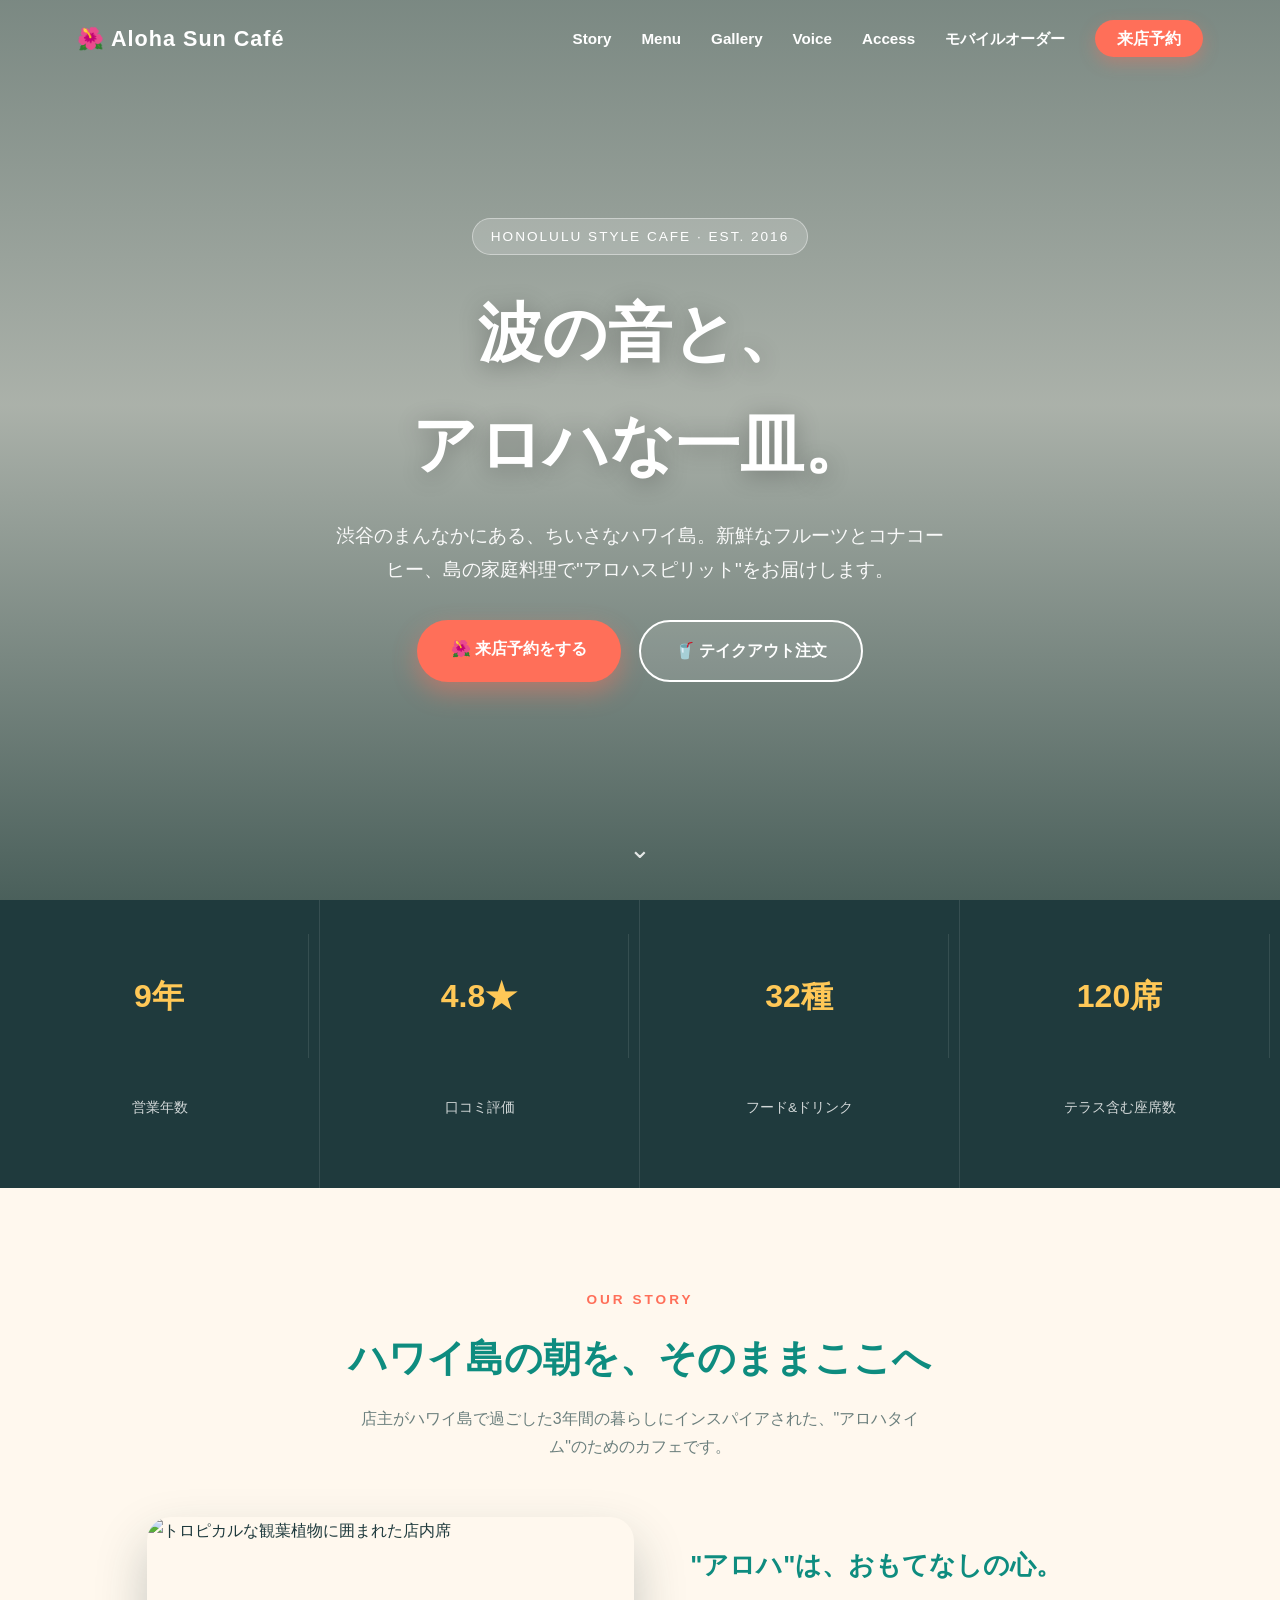
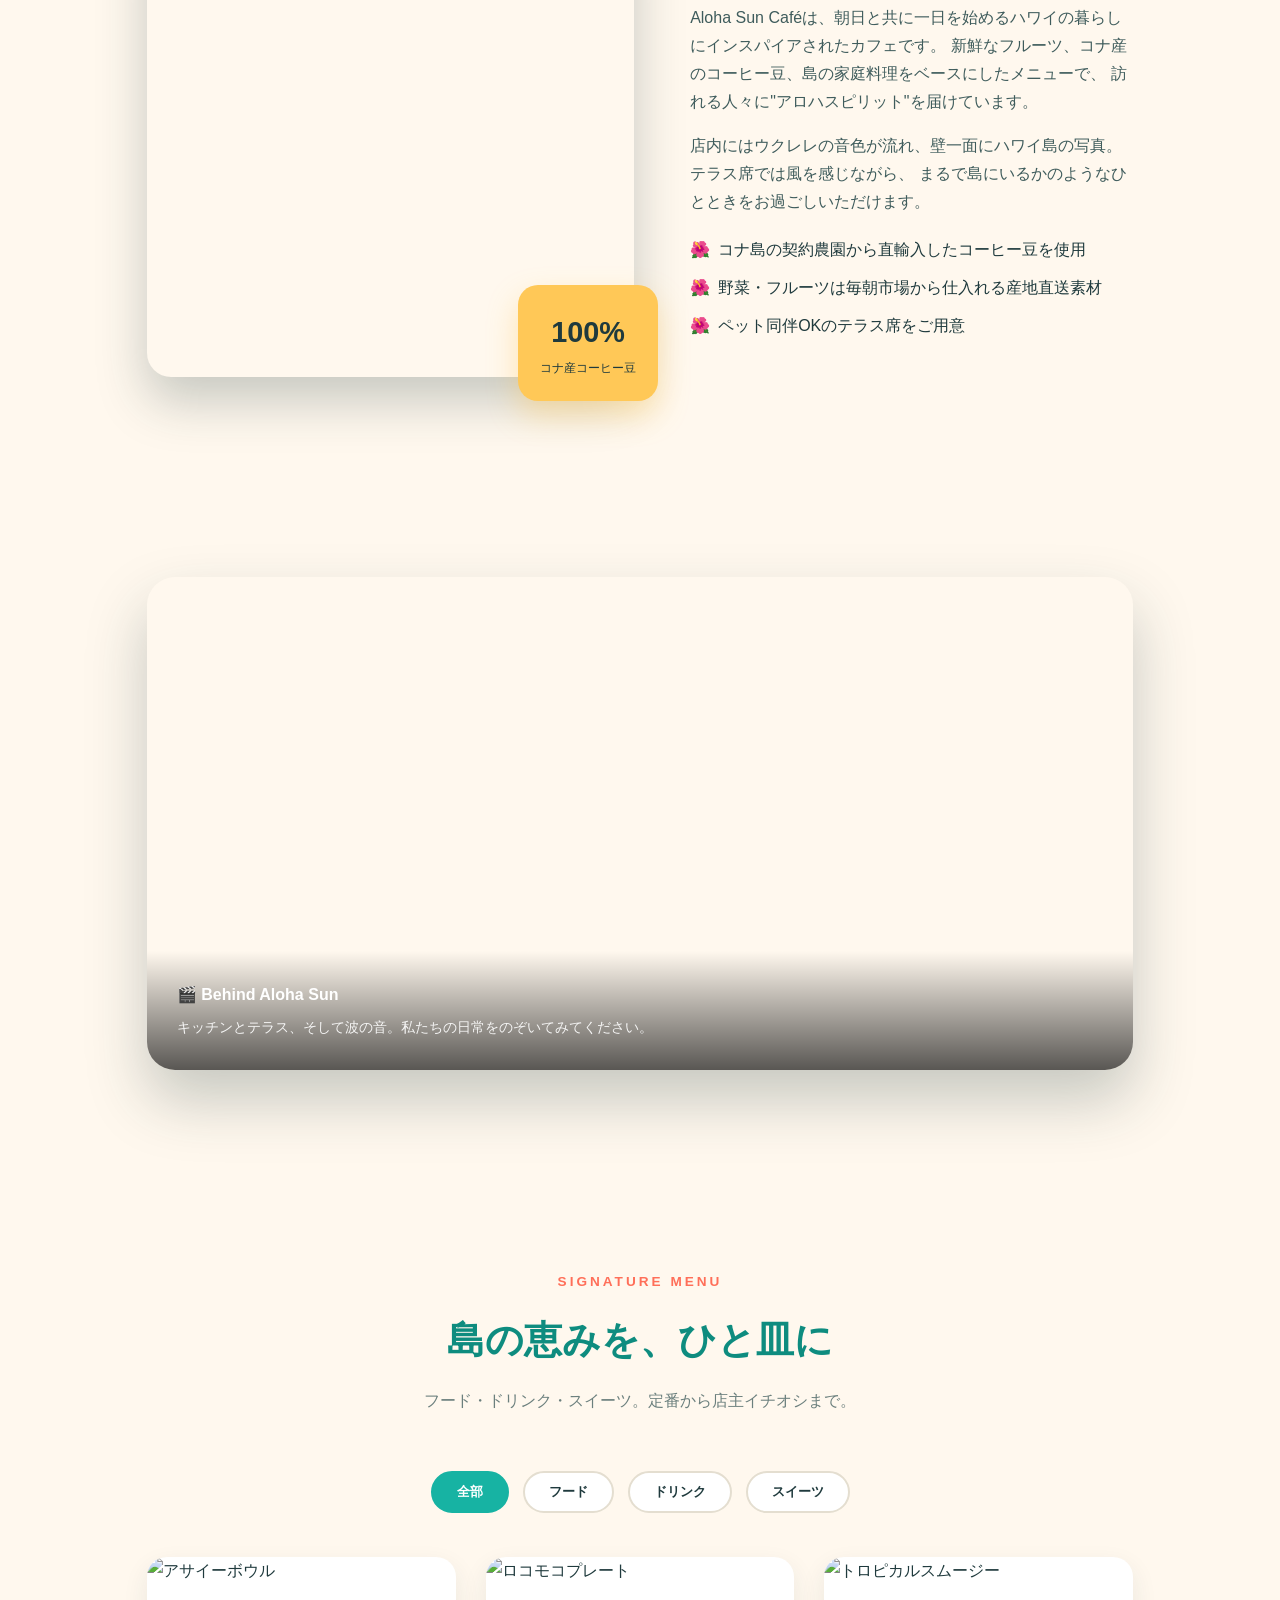
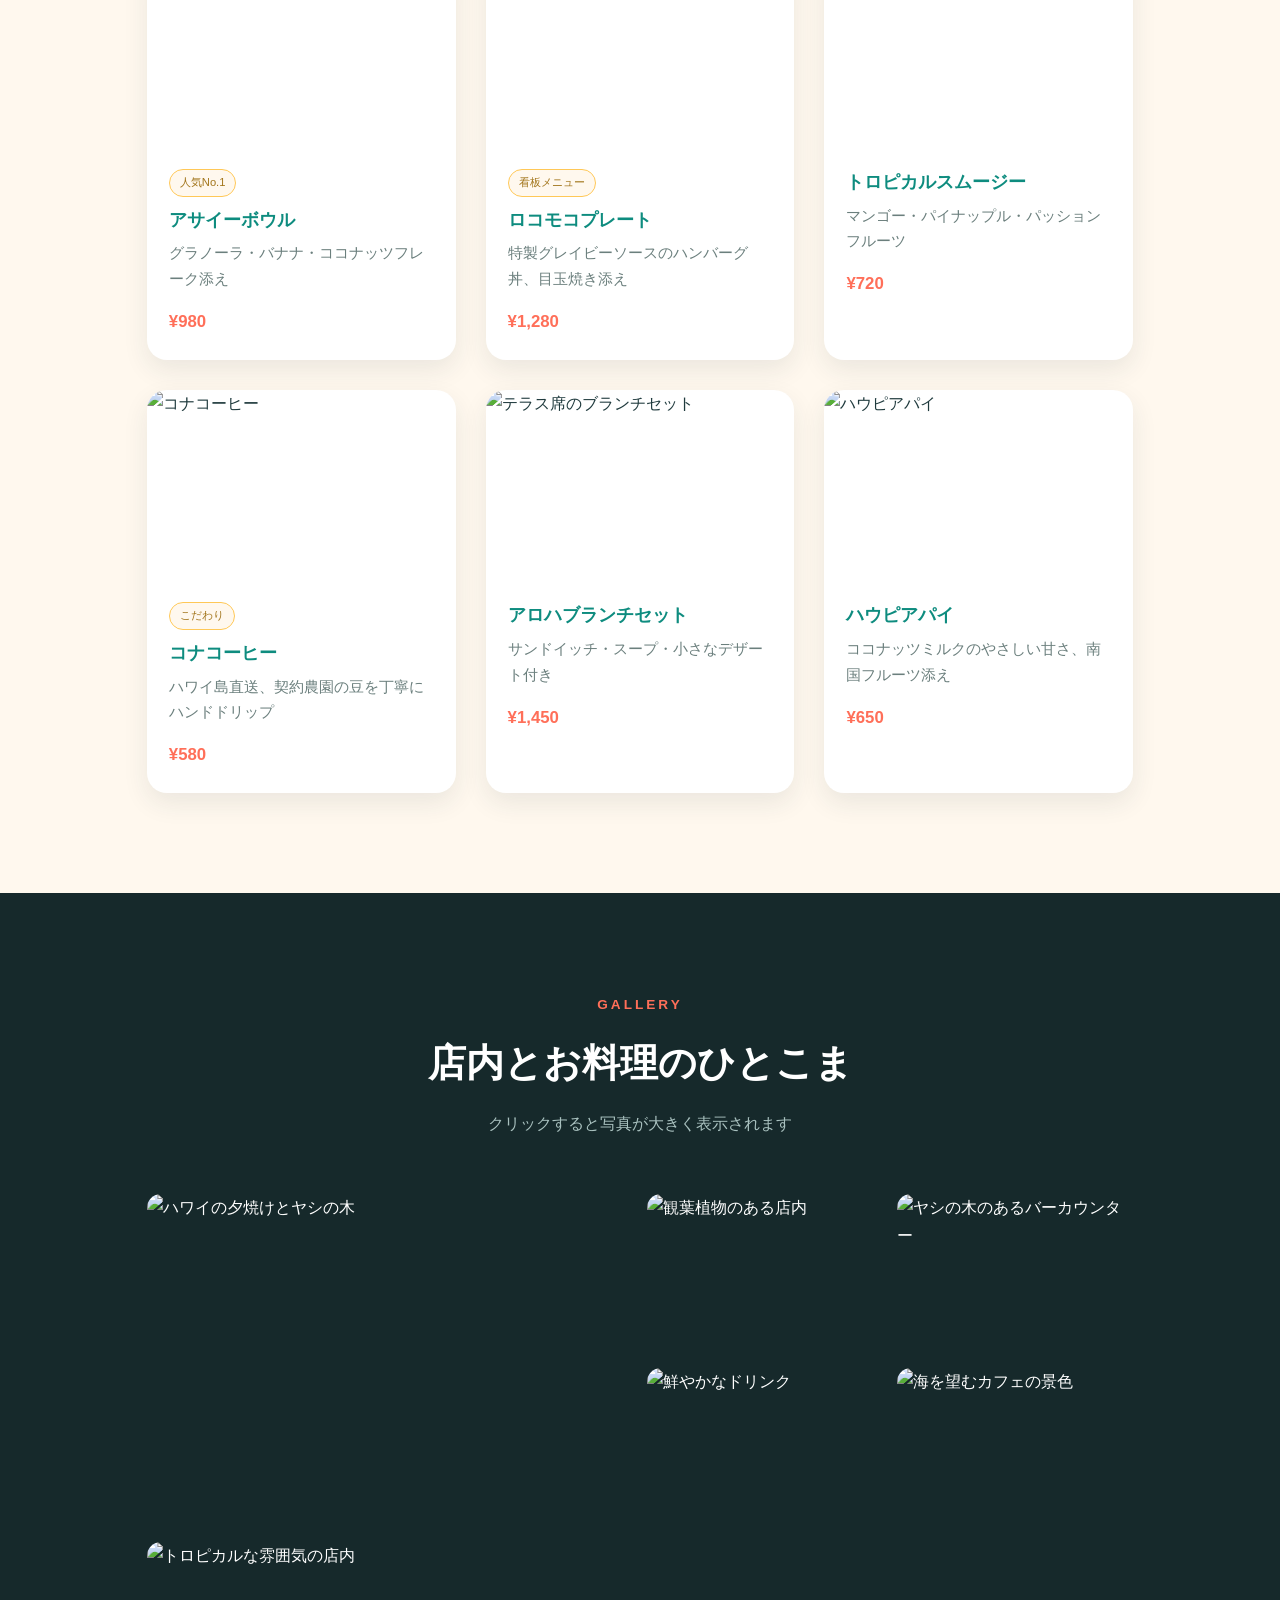
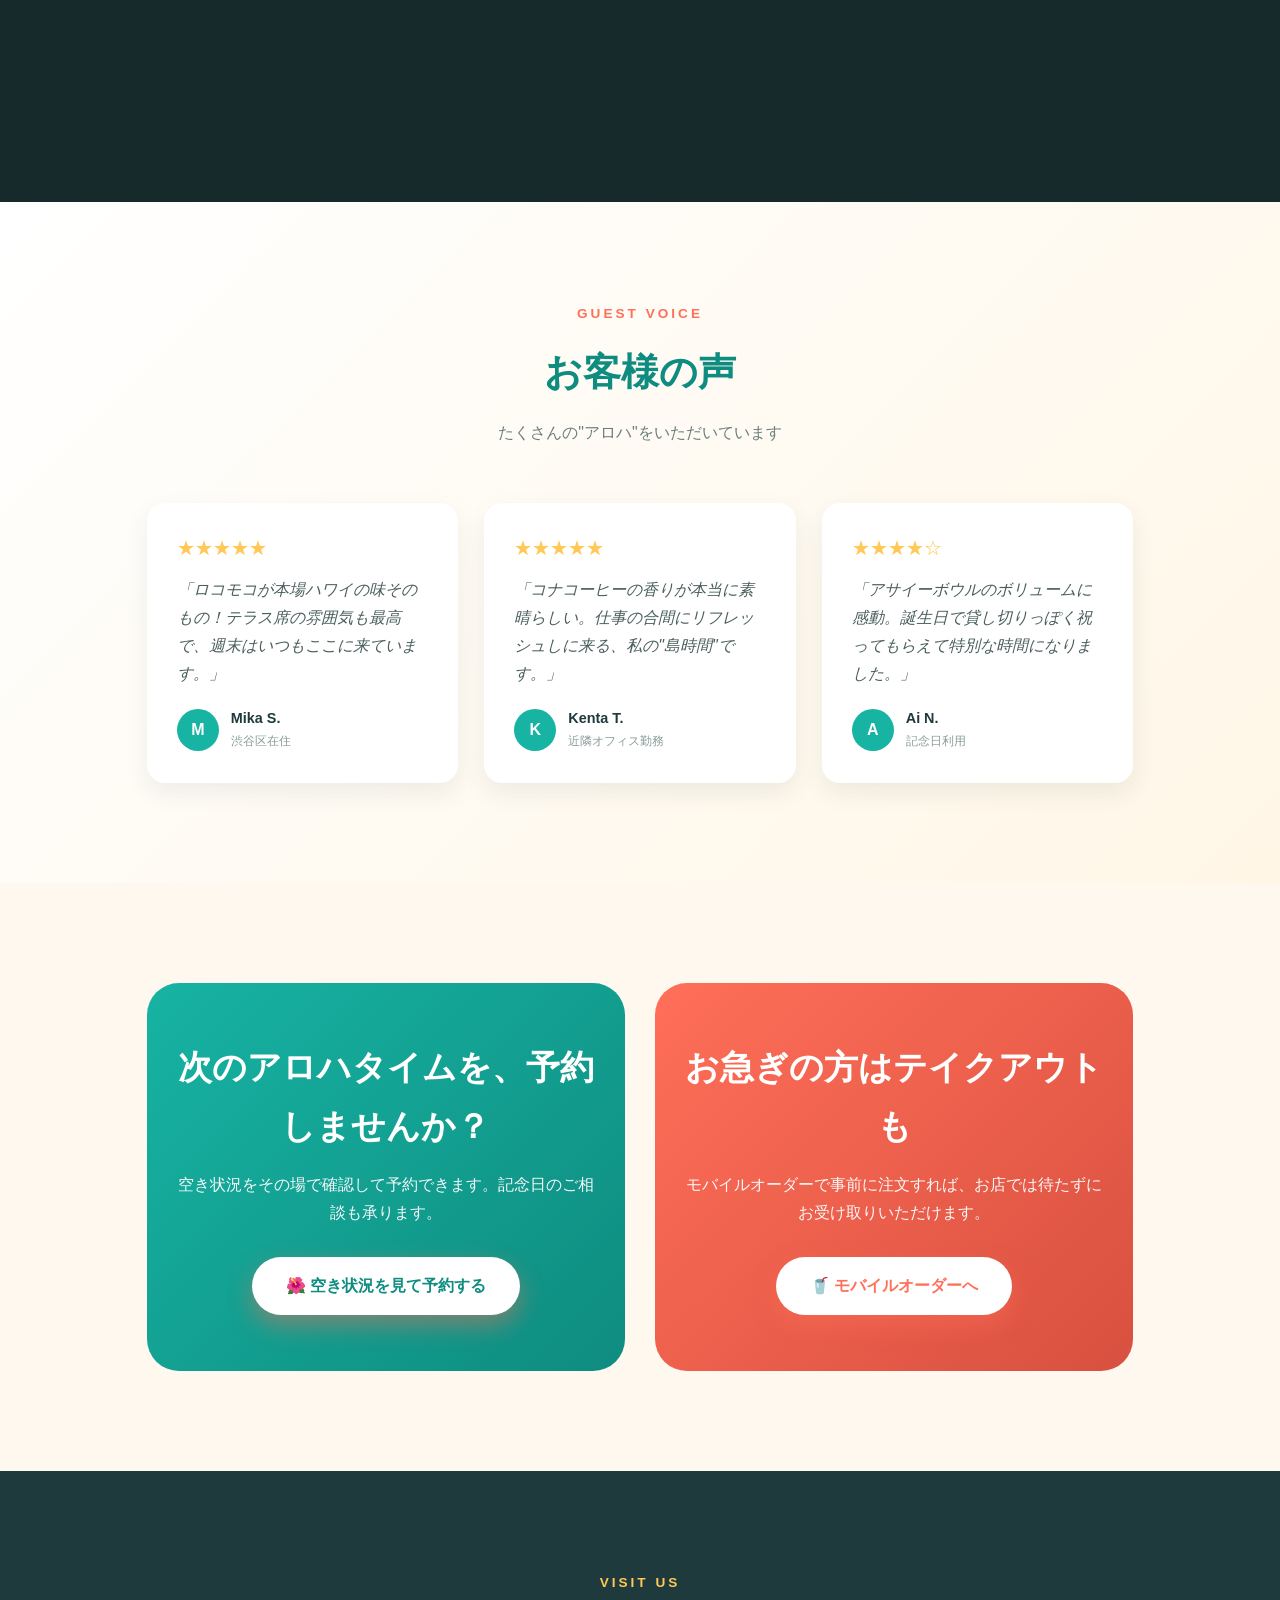
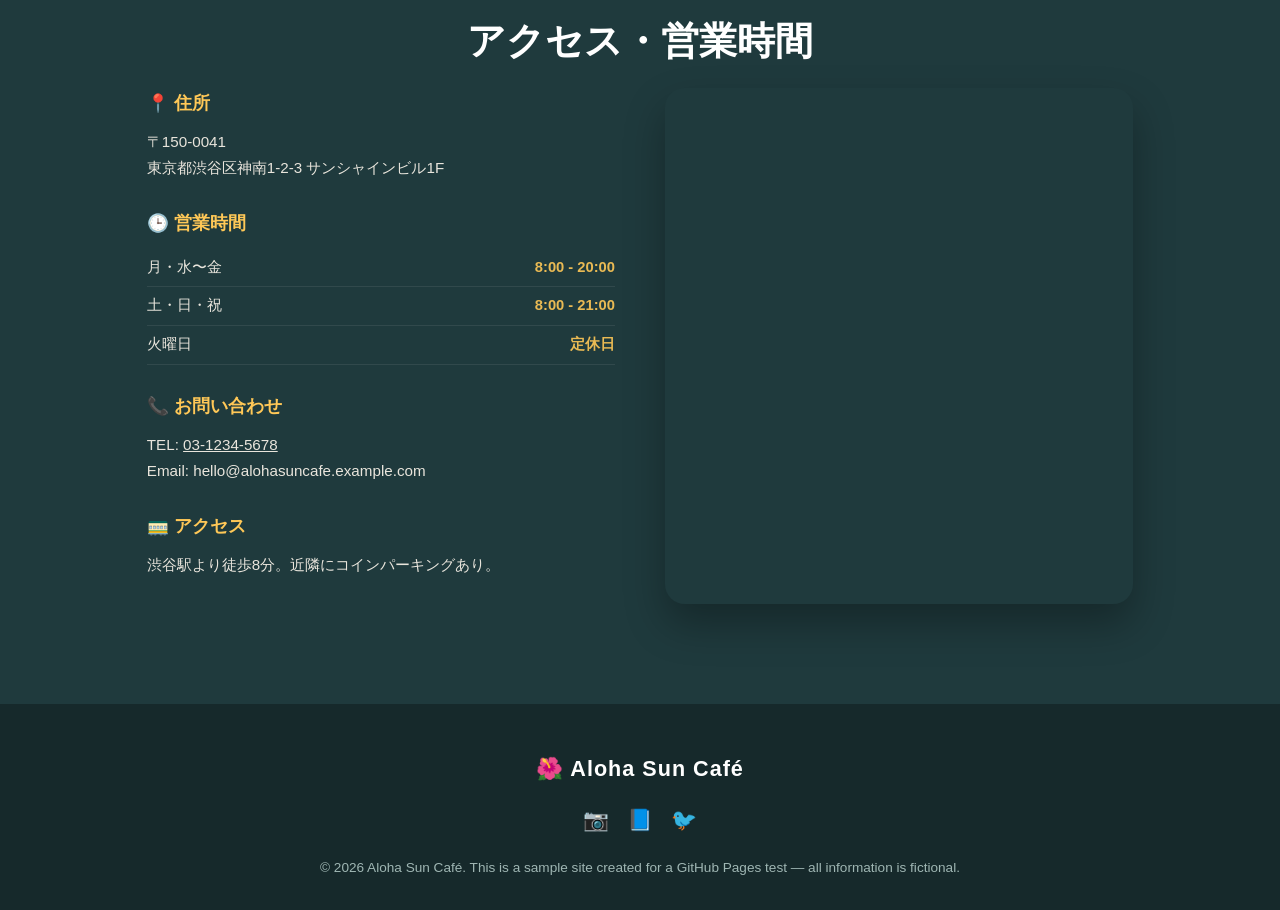
==== commit 9e3ed2f1: "Add live-availability slots to reservation and a mobile order (takeout) page" ====
--- a/index.html
+++ b/index.html
@@ -17,6 +17,7 @@
     <li><a class="link" href="#gallery">Gallery</a></li>
     <li><a class="link" href="#voice">Voice</a></li>
     <li><a class="link" href="#info">Access</a></li>
+    <li><a class="link" href="order.html">モバイルオーダー</a></li>
     <li><a class="nav-cta" href="reservation.html">来店予約</a></li>
   </ul>
 </nav>
@@ -33,7 +34,7 @@
     <p>渋谷のまんなかにある、ちいさなハワイ島。新鮮なフルーツとコナコーヒー、島の家庭料理で"アロハスピリット"をお届けします。</p>
     <div class="btn-row">
       <a href="reservation.html" class="btn btn-primary">🌺 来店予約をする</a>
-      <a href="#menu" class="btn btn-outline">メニューを見る</a>
+      <a href="order.html" class="btn btn-outline">🥤 テイクアウト注文</a>
     </div>
   </div>
   <div class="scroll-cue">⌄</div>
@@ -231,10 +232,17 @@
 <!-- RESERVE BANNER -->
 <section>
   <div class="container">
-    <div class="reserve-banner reveal">
-      <h2>次のアロハタイムを、予約しませんか？</h2>
-      <p>テラス席・記念日のご相談も承ります。ご来店の3日前までのご予約がおすすめです。</p>
-      <a href="reservation.html" class="btn btn-primary">🌺 来店予約ページへ</a>
+    <div class="cta-duo">
+      <div class="reserve-banner reveal">
+        <h2>次のアロハタイムを、予約しませんか？</h2>
+        <p>空き状況をその場で確認して予約できます。記念日のご相談も承ります。</p>
+        <a href="reservation.html" class="btn btn-primary">🌺 空き状況を見て予約する</a>
+      </div>
+      <div class="reserve-banner reserve-banner-alt reveal">
+        <h2>お急ぎの方はテイクアウトも</h2>
+        <p>モバイルオーダーで事前に注文すれば、お店では待たずにお受け取りいただけます。</p>
+        <a href="order.html" class="btn btn-primary">🥤 モバイルオーダーへ</a>
+      </div>
     </div>
   </div>
 </section>
--- a/style.css
+++ b/style.css
@@ -529,6 +529,205 @@
 .perk h4 { color: var(--turquoise-dark); margin-bottom: 6px; font-size: 1rem; }
 .perk p { font-size: 0.85rem; color: #6b7f7d; }
 
+/* ---------- CTA DUO ---------- */
+.cta-duo {
+  display: grid;
+  grid-template-columns: 1fr 1fr;
+  gap: 30px;
+  max-width: 1140px;
+  margin: 0 auto;
+}
+.cta-duo .reserve-banner { max-width: none; padding: 56px 6%; }
+.reserve-banner-alt {
+  background: linear-gradient(135deg, var(--coral) 0%, #d8503f 100%);
+}
+.reserve-banner-alt .btn-primary { color: var(--coral); }
+
+/* ---------- AVAILABILITY SLOTS ---------- */
+.slot-legend {
+  display: flex;
+  gap: 18px;
+  font-size: 0.8rem;
+  color: #6b7f7d;
+  margin-bottom: 12px;
+  flex-wrap: wrap;
+}
+.slot-legend .dot {
+  display: inline-block;
+  width: 10px; height: 10px;
+  border-radius: 50%;
+  margin-right: 6px;
+}
+.dot-free { background: var(--turquoise); }
+.dot-few { background: var(--sun-yellow); }
+.dot-full { background: #d0d0d0; }
+.slot-grid {
+  display: grid;
+  grid-template-columns: repeat(auto-fill, minmax(92px, 1fr));
+  gap: 10px;
+}
+.slot-hint { grid-column: 1 / -1; color: #8a9d9b; font-size: 0.9rem; }
+.slot-btn {
+  border: 2px solid #e6e0d2;
+  background: var(--sand);
+  border-radius: 12px;
+  padding: 10px 6px;
+  text-align: center;
+  cursor: pointer;
+  font-family: inherit;
+  font-weight: 600;
+  color: var(--deep);
+  transition: all 0.15s ease;
+}
+.slot-btn .t { display: block; font-size: 0.92rem; }
+.slot-btn .s { display: block; font-size: 0.68rem; margin-top: 3px; font-weight: normal; }
+.slot-btn.free { border-color: var(--turquoise); }
+.slot-btn.free .s { color: var(--turquoise-dark); }
+.slot-btn.few { border-color: var(--sun-yellow); }
+.slot-btn.few .s { color: #a2751b; }
+.slot-btn.full {
+  border-color: #e2e2e2;
+  color: #b7b7b7;
+  cursor: not-allowed;
+  background: #f2f0ea;
+}
+.slot-btn.full .s { color: #b7b7b7; }
+.slot-btn.selected {
+  background: var(--turquoise);
+  border-color: var(--turquoise);
+  color: #fff;
+}
+.slot-btn.selected .s { color: #eafaf7; }
+
+/* ---------- ORDER / MOBILE ORDER PAGE ---------- */
+.order-layout {
+  display: grid;
+  grid-template-columns: 1.5fr 1fr;
+  gap: 40px;
+  align-items: flex-start;
+}
+.order-tabs { display: flex; gap: 12px; margin-bottom: 30px; flex-wrap: wrap; }
+.order-tabs button {
+  background: #fff;
+  border: 2px solid #e4ded0;
+  color: var(--deep);
+  padding: 9px 20px;
+  border-radius: 999px;
+  font-weight: bold;
+  cursor: pointer;
+  font-family: inherit;
+  font-size: 0.9rem;
+}
+.order-tabs button.active { background: var(--turquoise); border-color: var(--turquoise); color: #fff; }
+.order-grid {
+  display: grid;
+  grid-template-columns: repeat(auto-fill, minmax(220px, 1fr));
+  gap: 22px;
+}
+.order-card {
+  background: #fff;
+  border-radius: 18px;
+  overflow: hidden;
+  box-shadow: 0 8px 20px rgba(31,58,61,0.08);
+}
+.order-card .photo { height: 140px; }
+.order-card .photo img { width: 100%; height: 100%; object-fit: cover; }
+.order-card .body { padding: 16px 18px 20px; }
+.order-card h4 { color: var(--turquoise-dark); font-size: 1rem; margin-bottom: 4px; }
+.order-card .desc { font-size: 0.8rem; color: #8a9d9b; min-height: 32px; margin-bottom: 10px; }
+.order-card .row { display: flex; align-items: center; justify-content: space-between; }
+.order-card .price { font-weight: bold; color: var(--coral); }
+.qty-add {
+  background: var(--turquoise);
+  color: #fff;
+  border: none;
+  padding: 8px 16px;
+  border-radius: 999px;
+  font-weight: bold;
+  cursor: pointer;
+  font-size: 0.85rem;
+}
+.qty-stepper { display: flex; align-items: center; gap: 10px; }
+.qty-stepper button {
+  width: 28px; height: 28px;
+  border-radius: 50%;
+  border: none;
+  background: var(--turquoise);
+  color: #fff;
+  font-weight: bold;
+  cursor: pointer;
+  font-size: 1rem;
+  line-height: 1;
+}
+.qty-stepper span { font-weight: bold; min-width: 16px; text-align: center; }
+
+.cart-panel {
+  background: #fff;
+  border-radius: 20px;
+  padding: 26px;
+  box-shadow: 0 14px 30px rgba(31,58,61,0.1);
+  position: sticky;
+  top: 100px;
+}
+.cart-panel h3 { color: var(--turquoise-dark); margin-bottom: 16px; display: flex; align-items: center; gap: 8px; }
+.cart-empty { color: #8a9d9b; font-size: 0.9rem; text-align: center; padding: 30px 0; }
+.cart-items { display: flex; flex-direction: column; gap: 14px; margin-bottom: 18px; max-height: 320px; overflow-y: auto; }
+.cart-item { display: flex; justify-content: space-between; align-items: center; gap: 10px; font-size: 0.9rem; }
+.cart-item .name { font-weight: 600; }
+.cart-item .sub { font-size: 0.75rem; color: #8a9d9b; }
+.cart-item .remove { background: none; border: none; color: #c98; cursor: pointer; font-size: 0.85rem; }
+.cart-total {
+  display: flex; justify-content: space-between;
+  border-top: 2px dashed #e6e0d2;
+  padding-top: 14px;
+  margin-bottom: 18px;
+  font-weight: bold;
+  font-size: 1.05rem;
+  color: var(--deep);
+}
+.checkout-fields { display: flex; flex-direction: column; gap: 12px; margin-bottom: 16px; }
+.checkout-fields input, .checkout-fields select {
+  padding: 11px 14px;
+  border: 2px solid #e6e0d2;
+  border-radius: 10px;
+  background: var(--sand);
+  font-family: inherit;
+  font-size: 0.9rem;
+}
+.pickup-note { font-size: 0.78rem; color: #8a9d9b; margin-bottom: 14px; }
+.order-checkout-btn {
+  width: 100%;
+  padding: 15px;
+  border: none;
+  border-radius: 999px;
+  background: var(--coral);
+  color: #fff;
+  font-weight: bold;
+  cursor: pointer;
+  font-size: 1rem;
+  box-shadow: 0 10px 20px rgba(255,111,89,0.35);
+}
+.order-checkout-btn:disabled { background: #d8d0c0; box-shadow: none; cursor: not-allowed; }
+.order-form-wrap.hide { display: none; }
+.order-confirm { display: none; text-align: center; }
+.order-confirm.show { display: block; }
+.order-confirm .check {
+  width: 60px; height: 60px; border-radius: 50%;
+  background: var(--turquoise); color: #fff;
+  display: flex; align-items: center; justify-content: center;
+  font-size: 1.6rem; margin: 0 auto 16px;
+}
+.order-summary {
+  text-align: left;
+  background: var(--sand);
+  border-radius: 12px;
+  padding: 16px 20px;
+  margin: 16px 0;
+  font-size: 0.9rem;
+}
+.order-summary div { display: flex; justify-content: space-between; padding: 5px 0; border-bottom: 1px dashed #e6e0d2; }
+.order-summary div:last-child { border-bottom: none; font-weight: bold; color: var(--coral); padding-top: 8px; }
+
 /* ---------- RESPONSIVE ---------- */
 @media (max-width: 860px) {
   .nav ul.links { display: none; }
@@ -542,4 +741,7 @@
   .res-wrap { padding: 30px 22px; margin-top: -40px; }
   .res-grid { grid-template-columns: 1fr; }
   .perks { grid-template-columns: 1fr; }
-}
+  .cta-duo { grid-template-columns: 1fr; }
+  .order-layout { grid-template-columns: 1fr; }
+  .cart-panel { position: static; }
+}
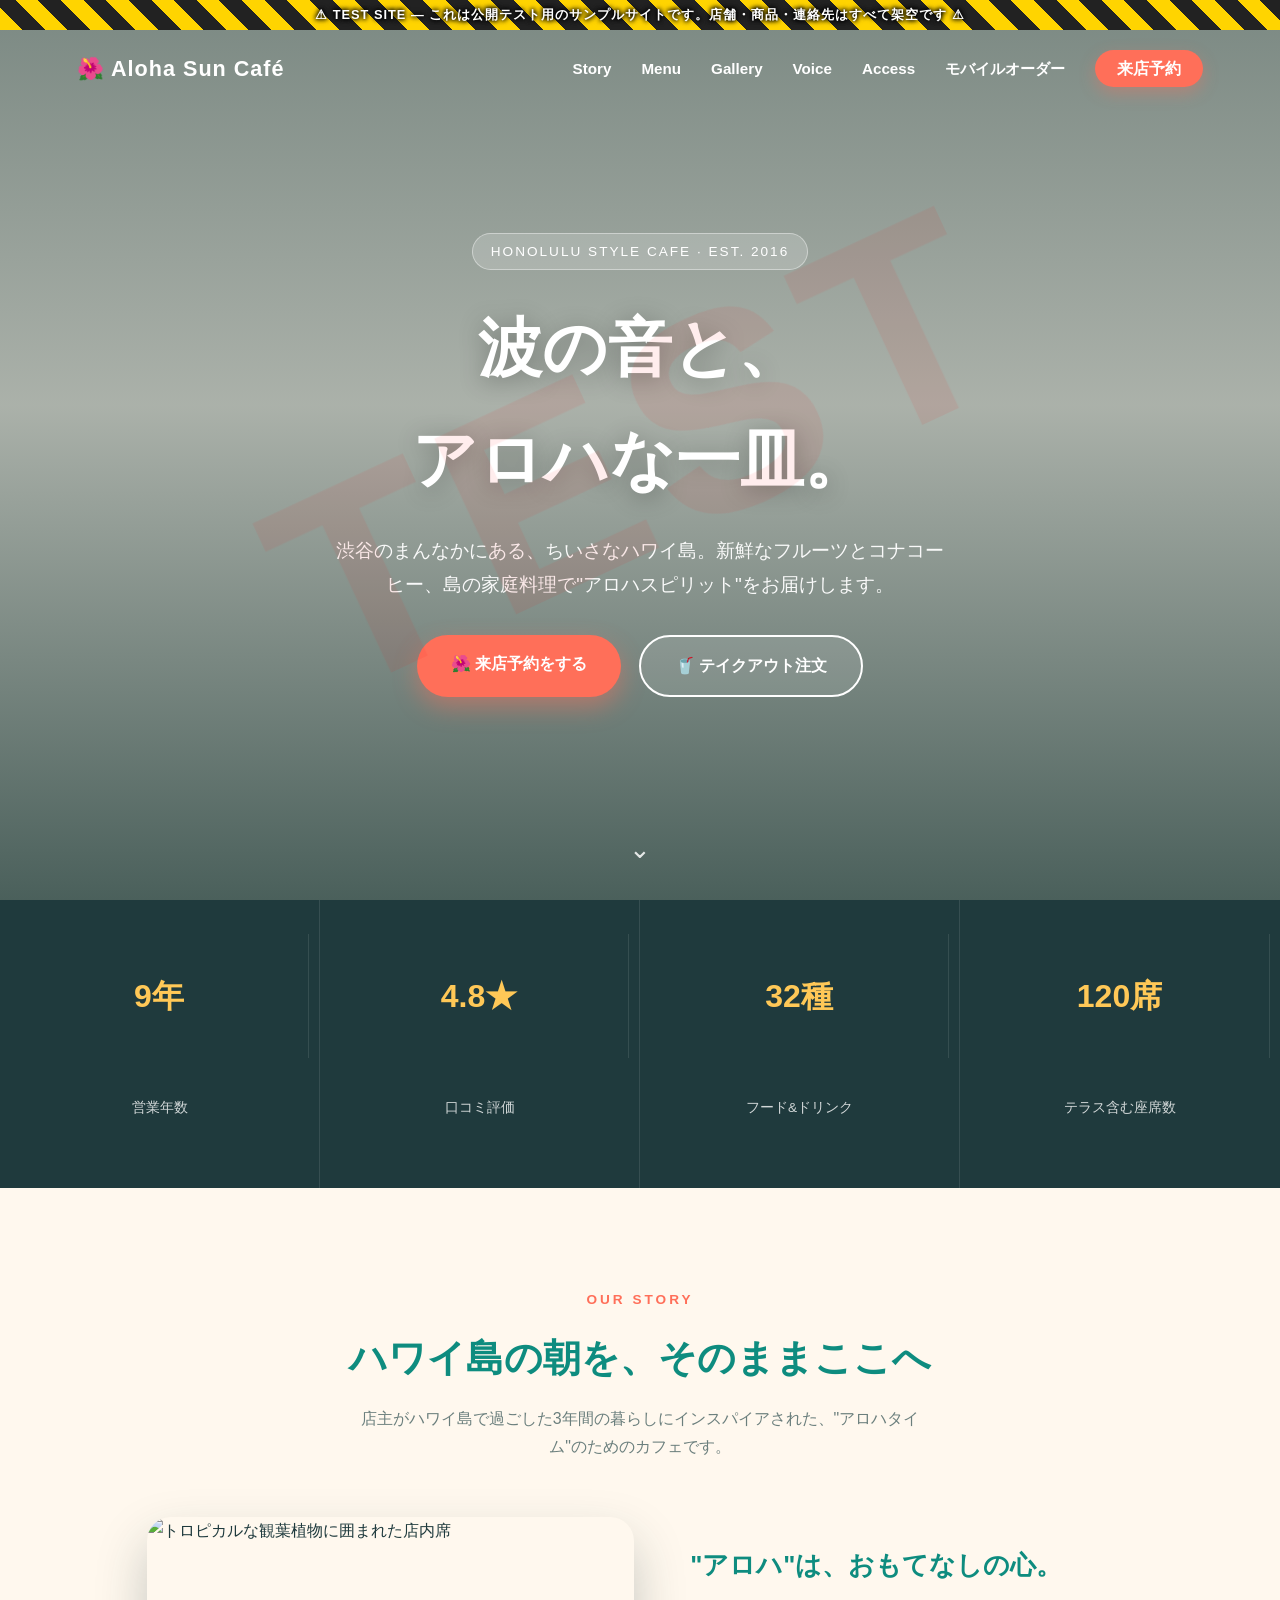
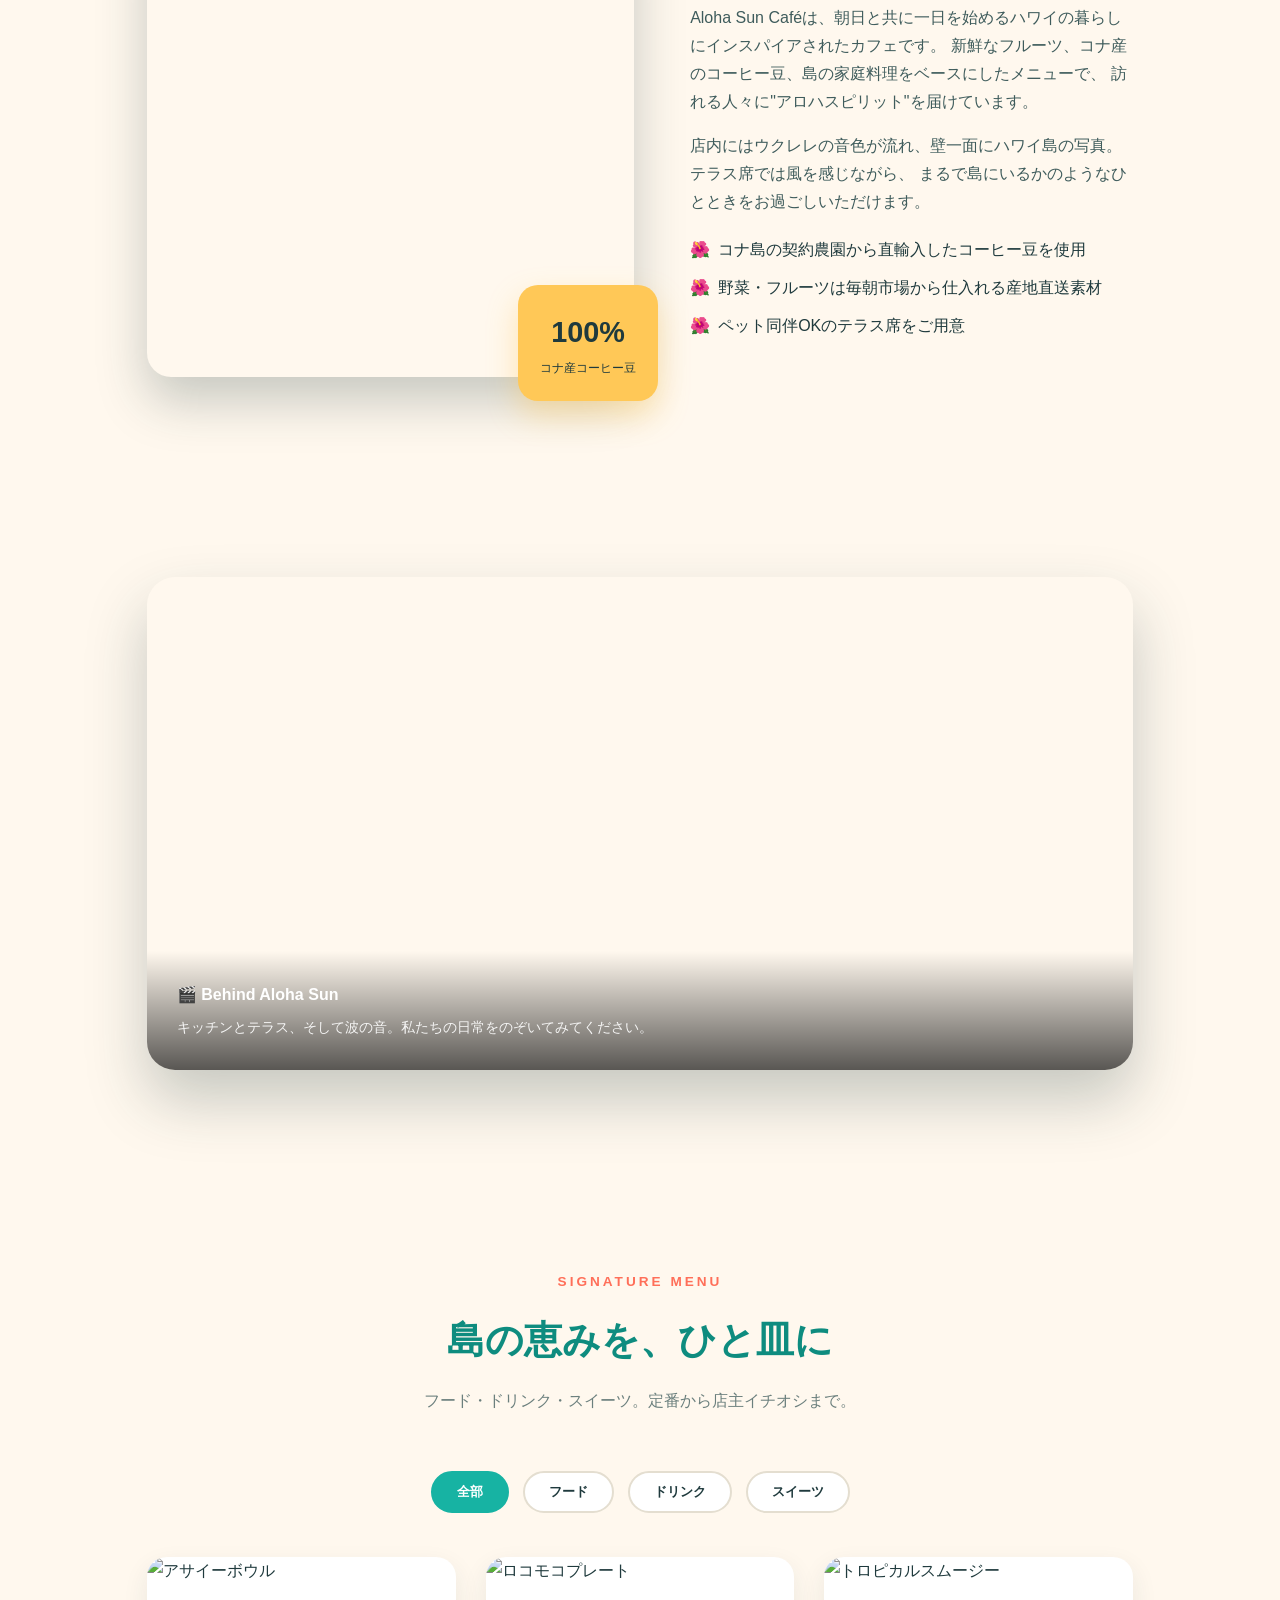
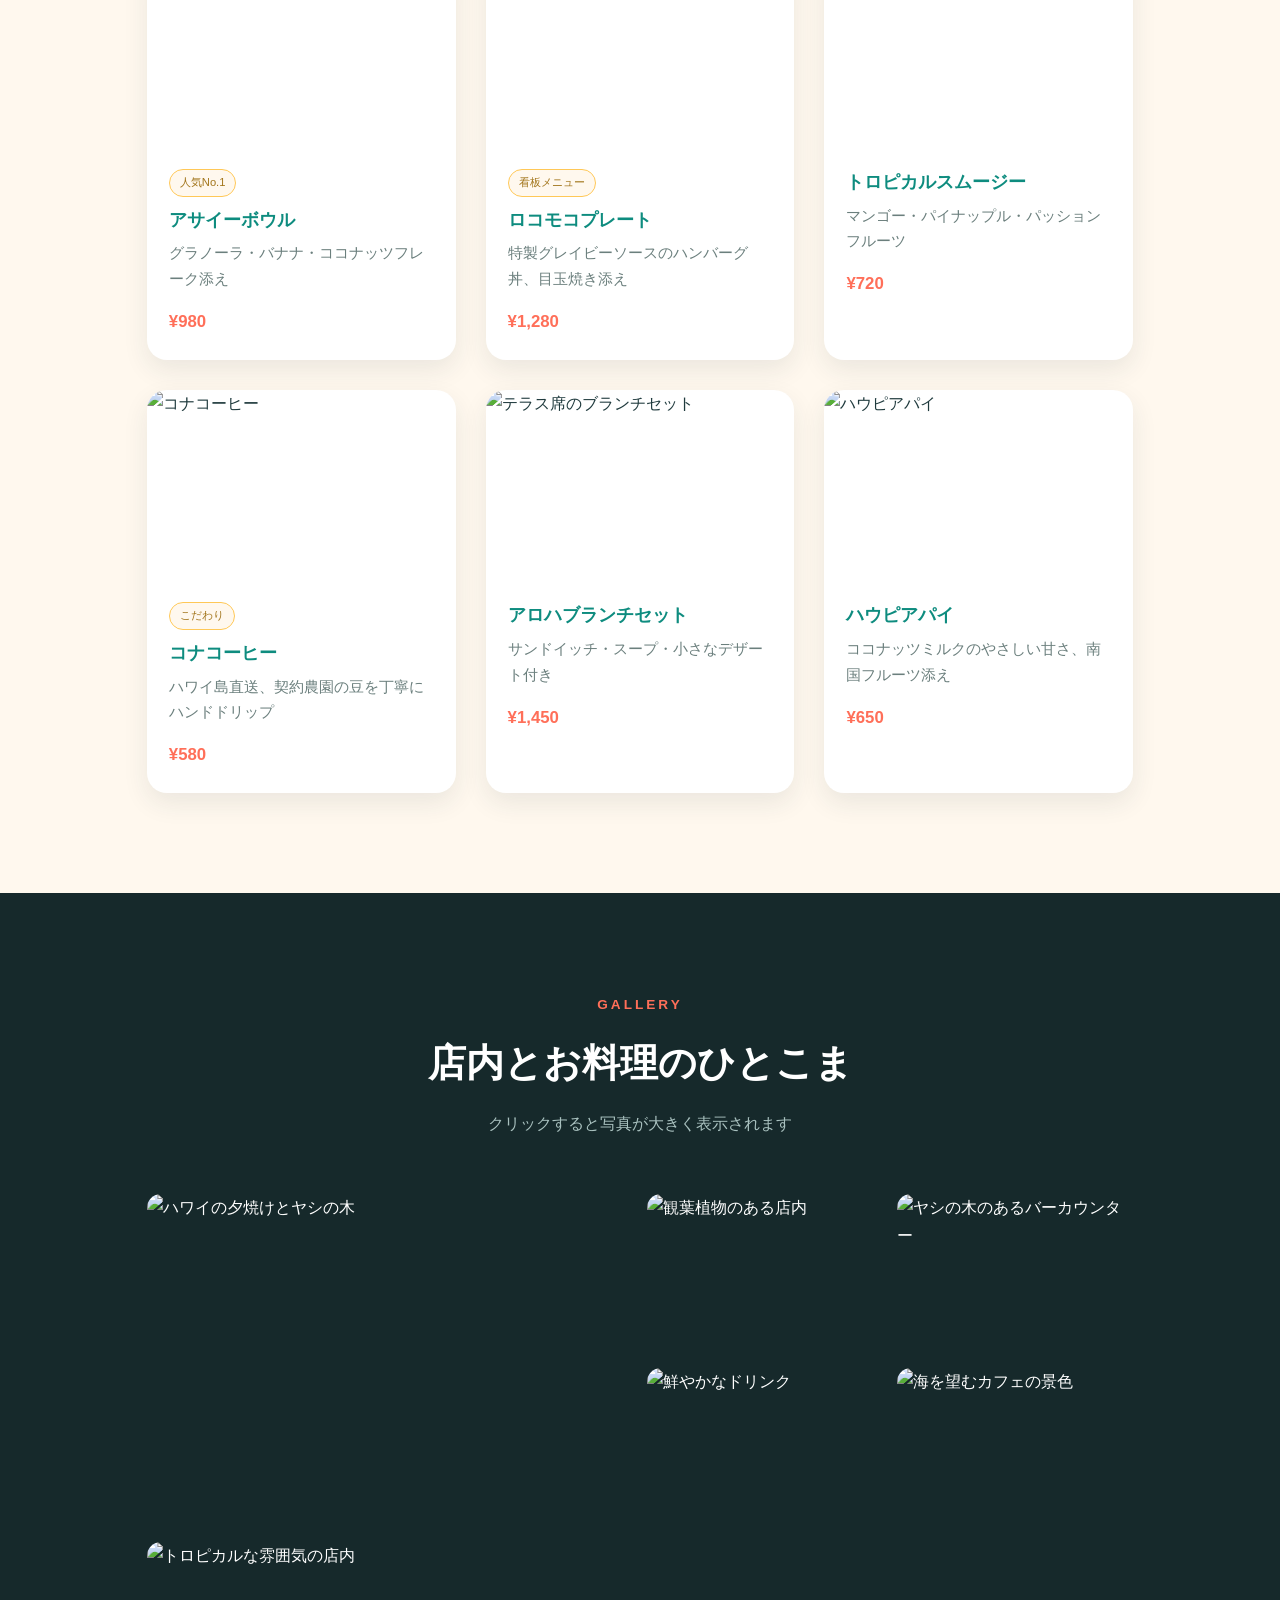
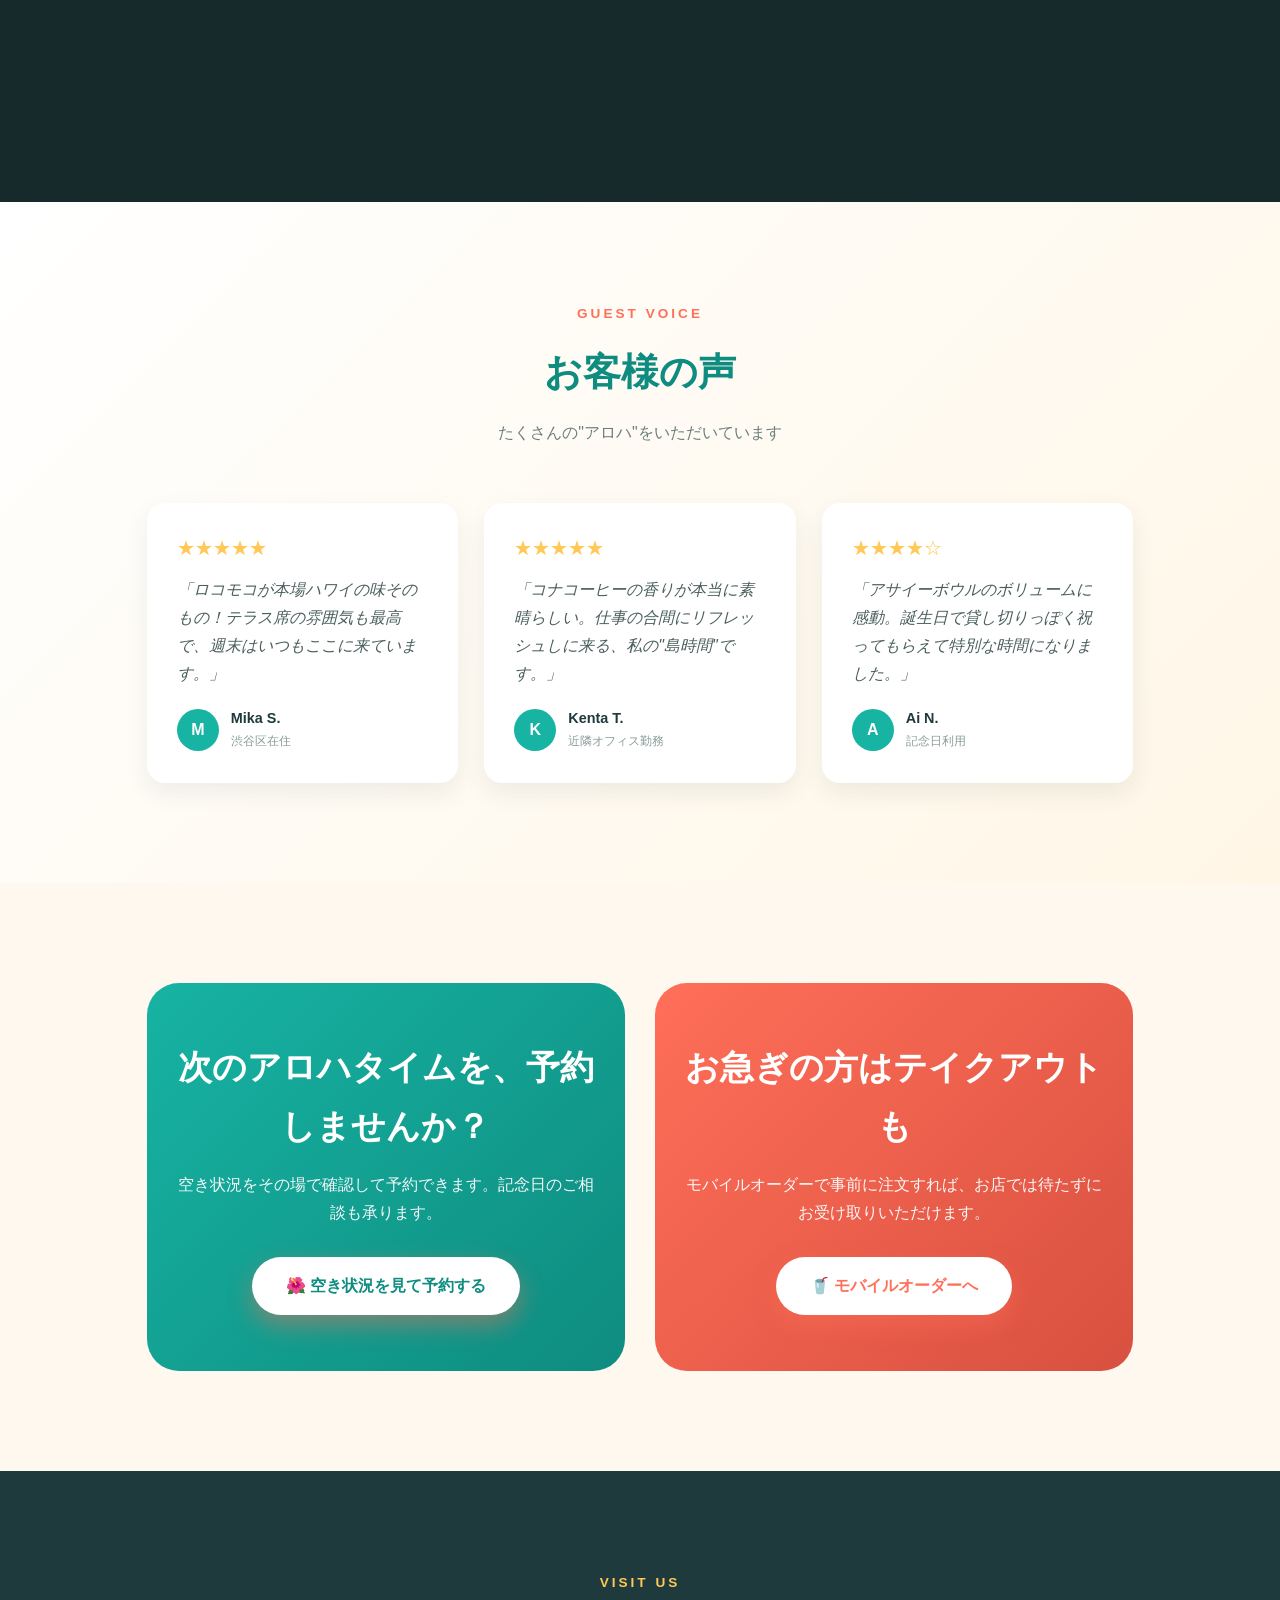
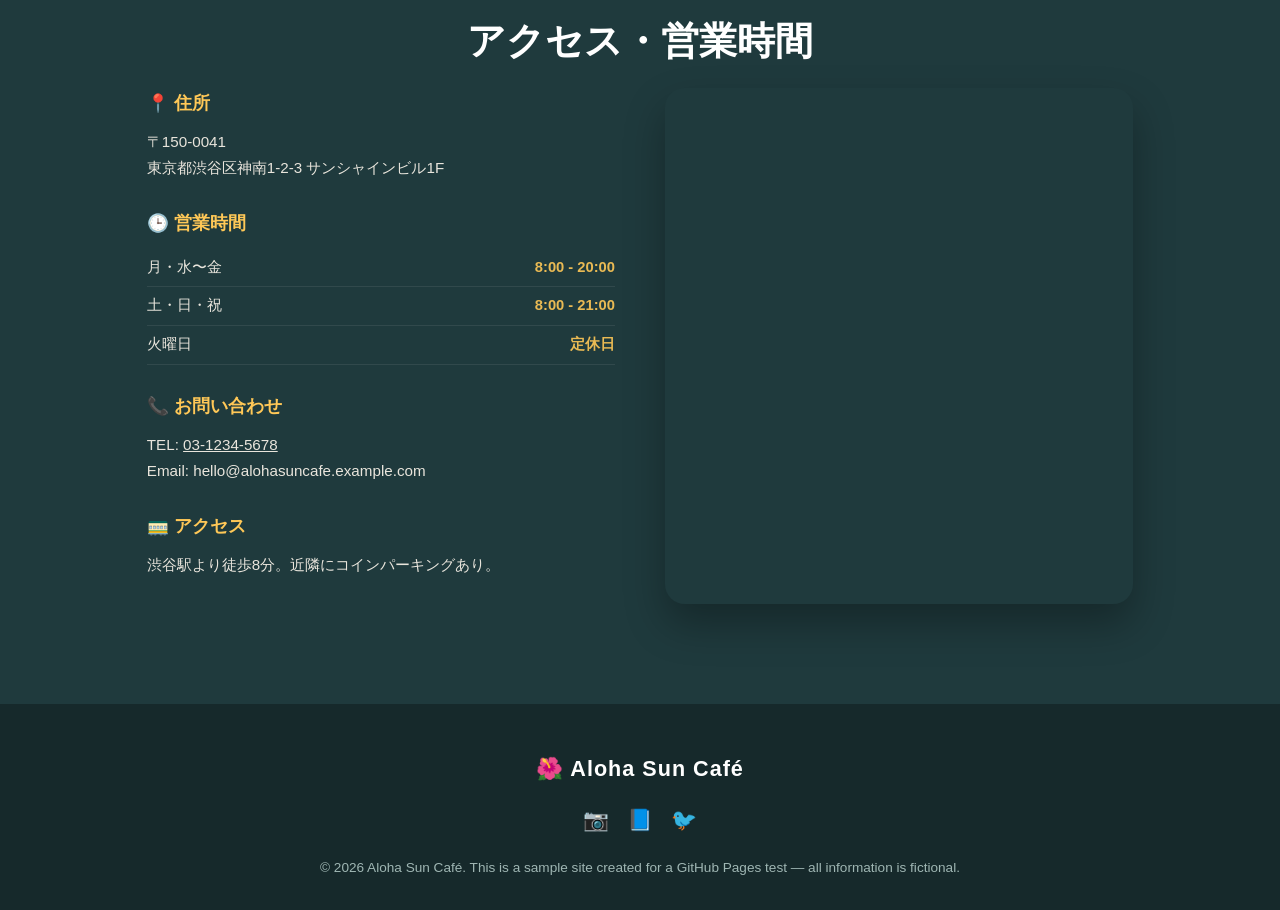
==== commit 4cb6aea6: "Mark site clearly as a test: warning banner, TEST watermark, title prefix Co-Authored-By: Claude Son" ====
--- a/index.html
+++ b/index.html
@@ -3,11 +3,12 @@
 <head>
 <meta charset="UTF-8">
 <meta name="viewport" content="width=device-width, initial-scale=1.0">
-<title>Aloha Sun Café | ホノルル生まれのハワイアンカフェ</title>
+<title>【TEST】Aloha Sun Café | ホノルル生まれのハワイアンカフェ</title>
 <meta name="description" content="波音とコナコーヒーの香りに包まれる、街なかのちいさなハワイ。Aloha Sun Caféへようこそ。">
-<link rel="stylesheet" href="style.css">
+<link rel="stylesheet" href="style.css?v=3">
 </head>
 <body>
+<div class="test-banner">⚠ TEST SITE — これは公開テスト用のサンプルサイトです。店舗・商品・連絡先はすべて架空です ⚠</div>
 
 <nav class="nav">
   <div class="logo">🌺 Aloha Sun Café</div>
@@ -292,6 +293,6 @@
   <p>&copy; 2026 Aloha Sun Café. This is a sample site created for a GitHub Pages test — all information is fictional.</p>
 </footer>
 
-<script src="script.js"></script>
+<script src="script.js?v=3"></script>
 </body>
 </html>
--- a/style.css
+++ b/style.css
@@ -745,3 +745,35 @@
   .order-layout { grid-template-columns: 1fr; }
   .cart-panel { position: static; }
 }
+
+/* ---------- TEST SITE MARKERS ---------- */
+.test-banner {
+  position: fixed;
+  top: 0; left: 0; right: 0;
+  z-index: 200;
+  background: repeating-linear-gradient(45deg, #ffd400, #ffd400 16px, #222 16px, #222 32px);
+  color: #fff;
+  text-align: center;
+  font-weight: bold;
+  font-size: 0.8rem;
+  line-height: 30px;
+  height: 30px;
+  text-shadow: 0 0 4px #000, 0 0 4px #000, 0 0 6px #000;
+  letter-spacing: 1px;
+  overflow: hidden;
+  white-space: nowrap;
+}
+.nav { top: 30px; }
+body::after {
+  content: "TEST";
+  position: fixed;
+  top: 50%; left: 50%;
+  transform: translate(-50%, -50%) rotate(-25deg);
+  font-size: 22vw;
+  font-weight: 900;
+  color: rgba(255, 0, 0, 0.07);
+  pointer-events: none;
+  z-index: 150;
+  letter-spacing: 1vw;
+}
+.hero { padding-top: 30px; }
